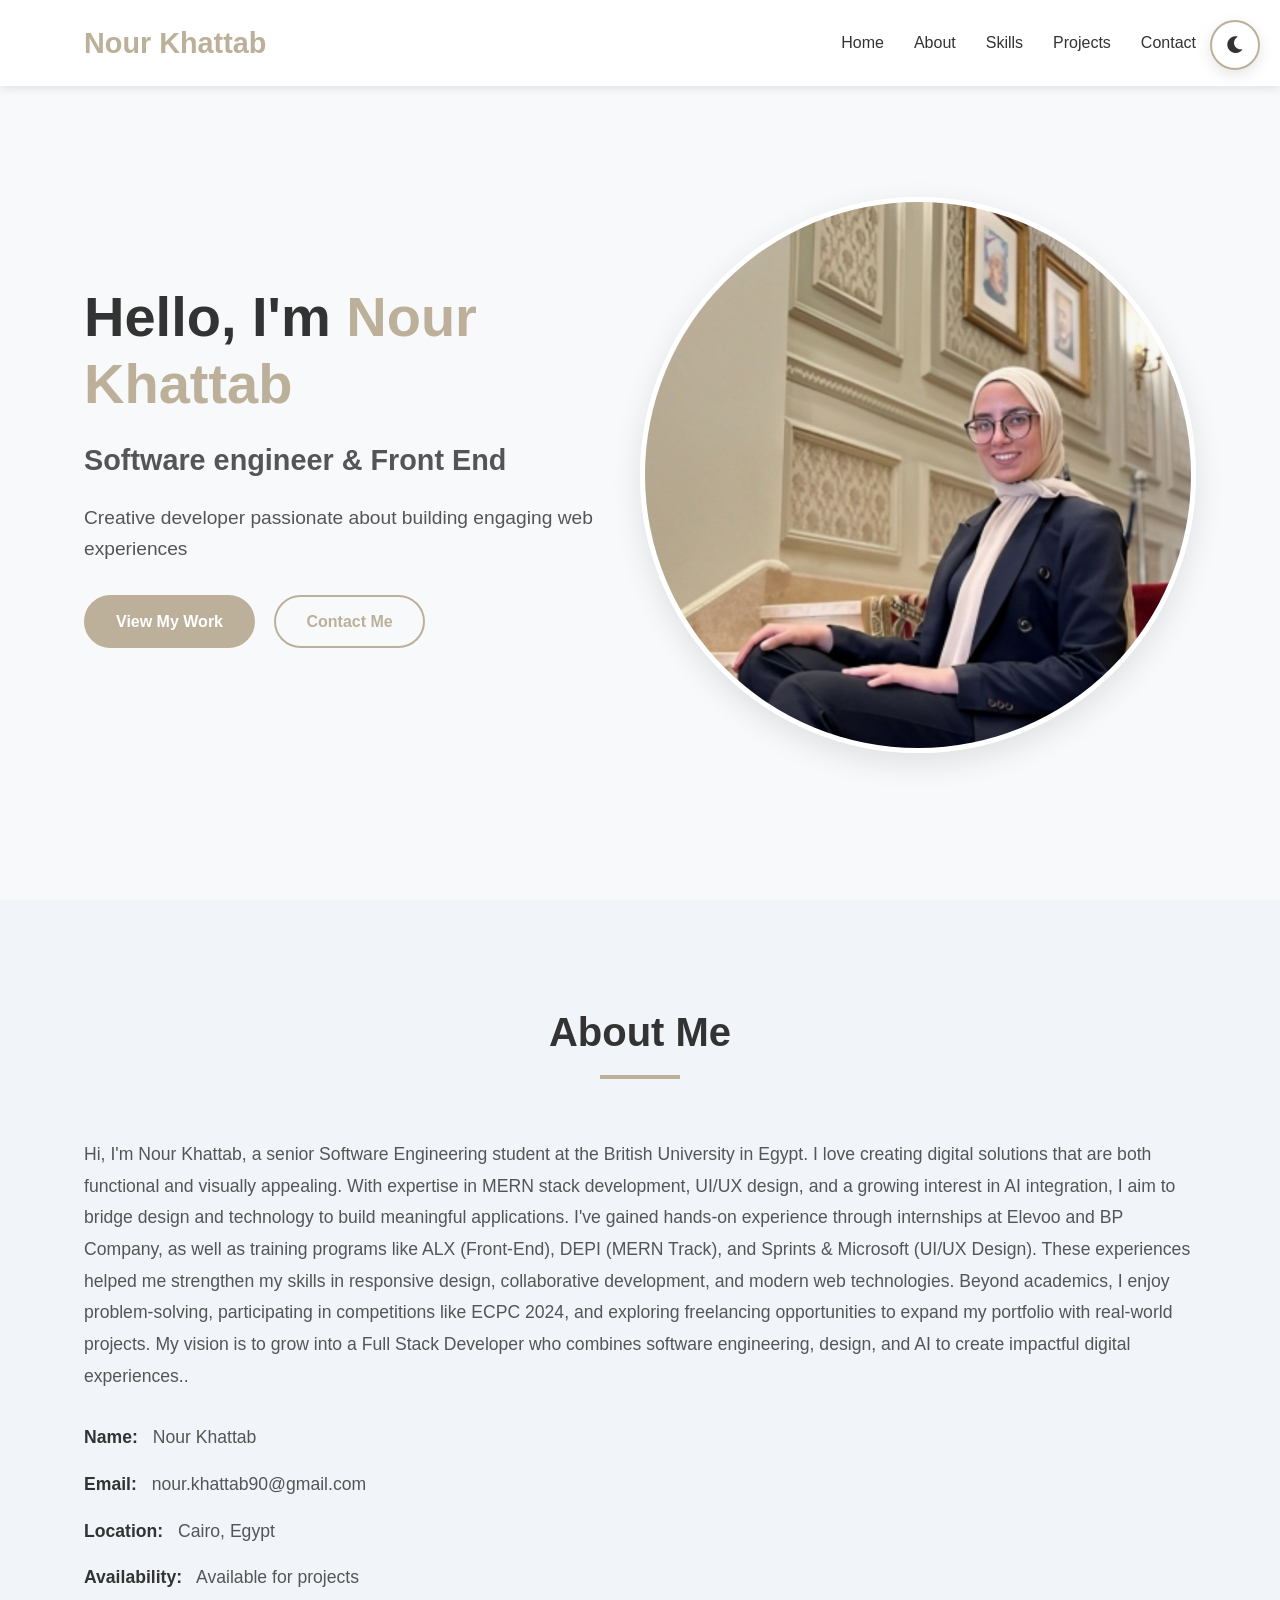
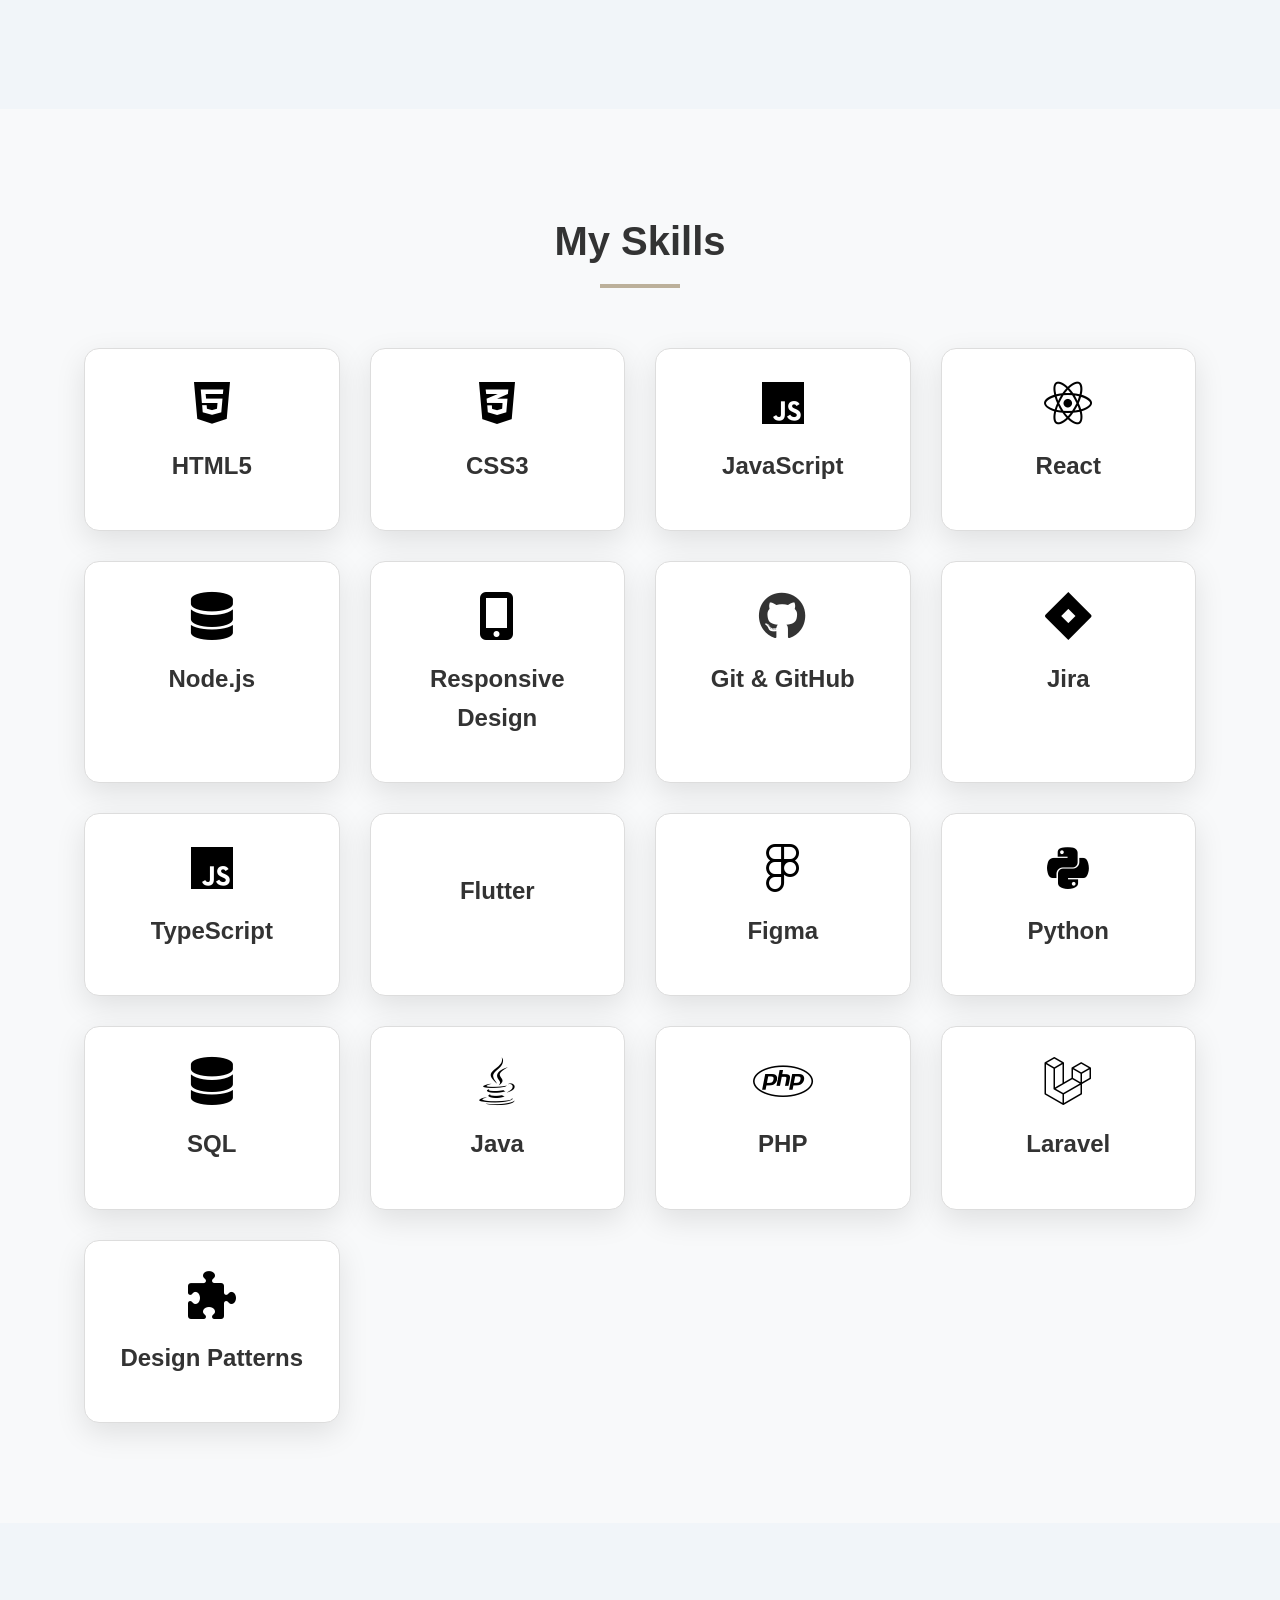
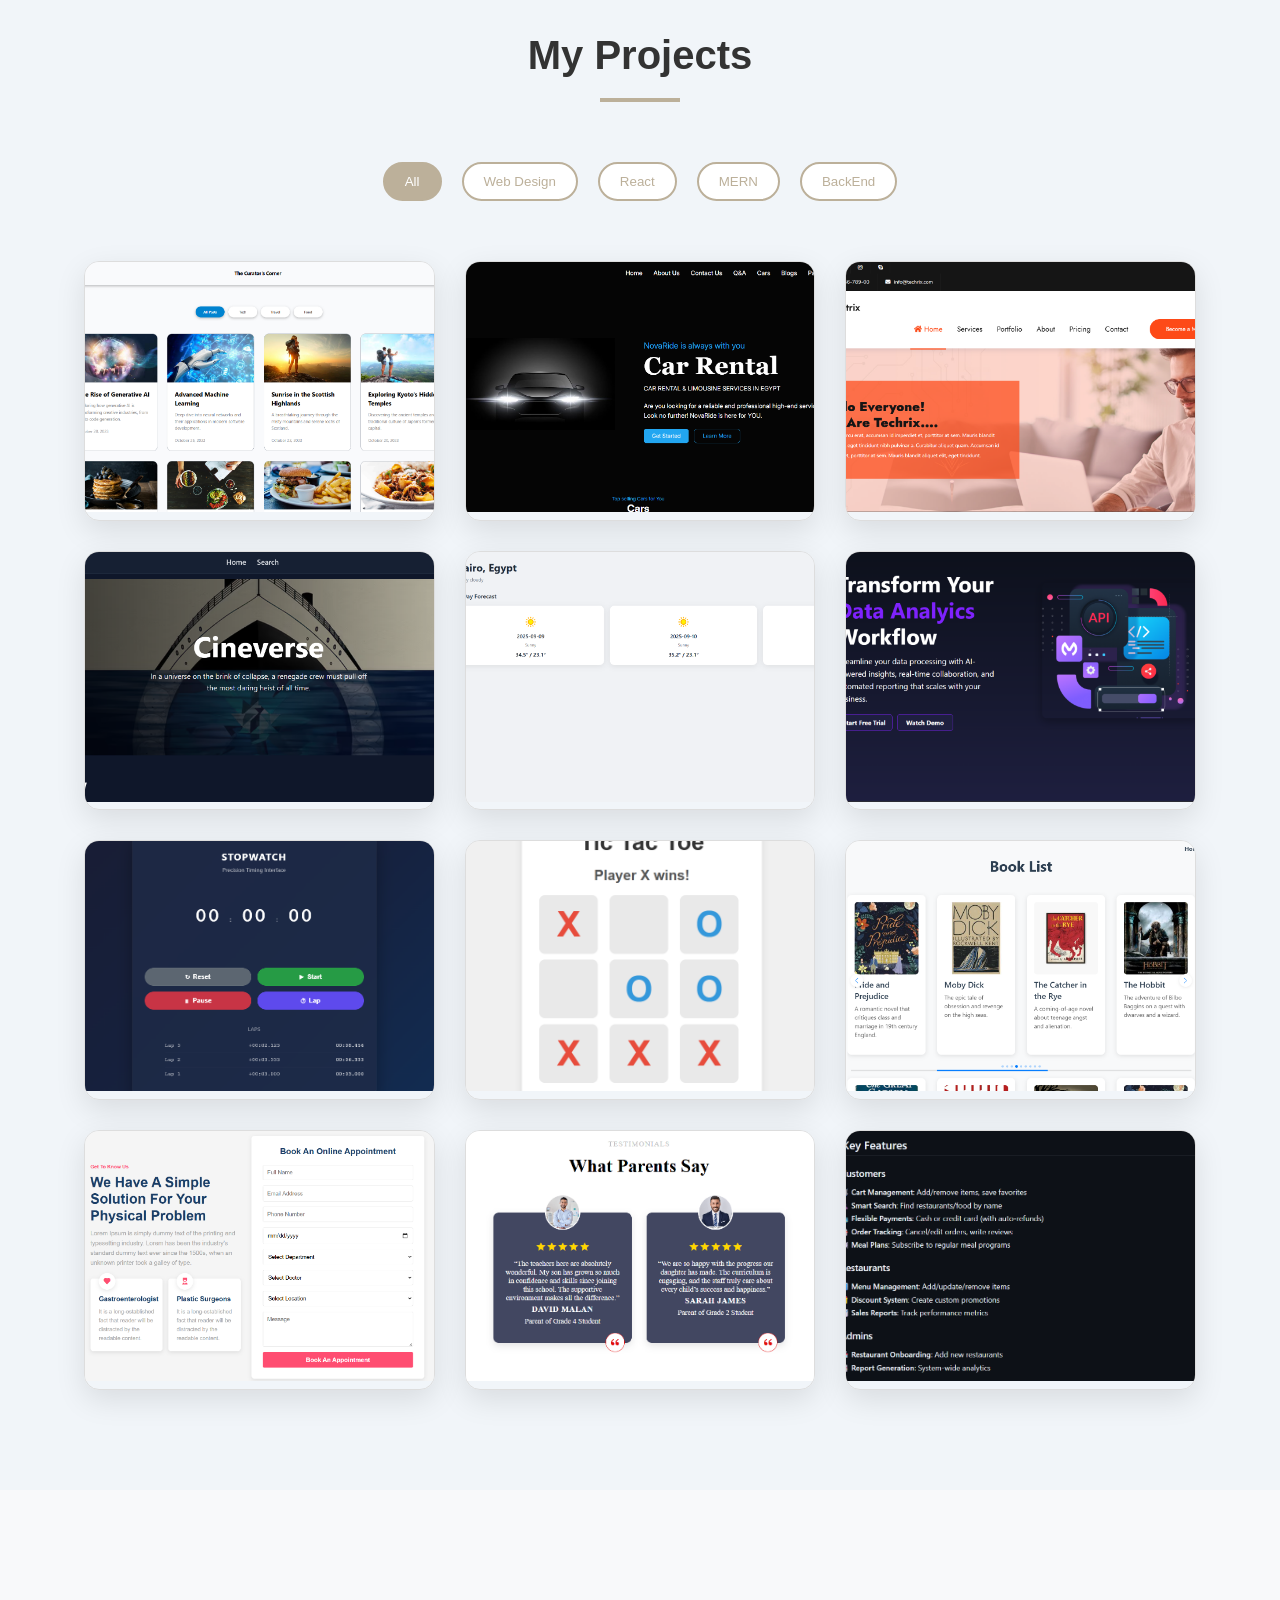
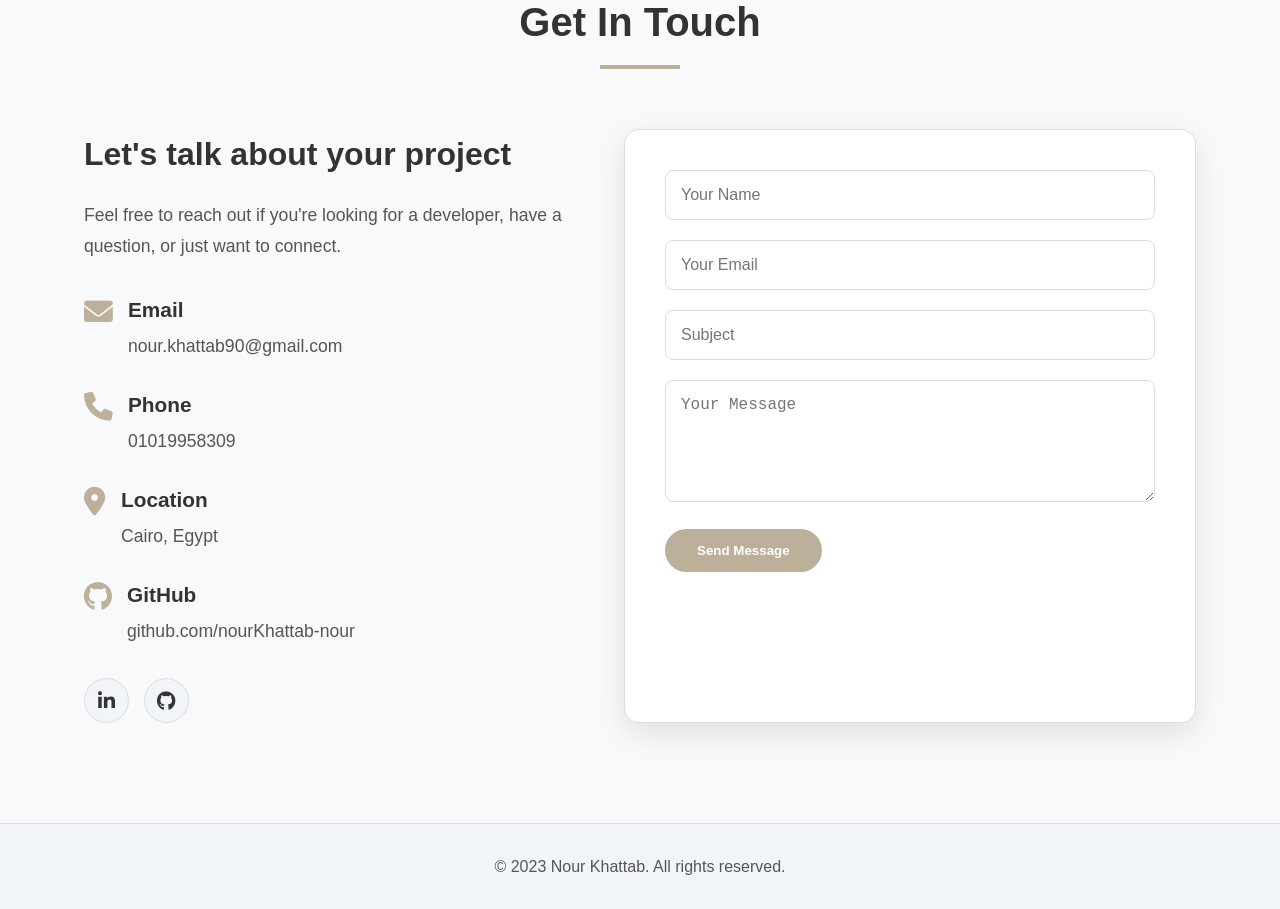
==== index.html @ 2b9ed1b8 "Add files via upload" ====
<!DOCTYPE html>
<html lang="en">
  <head>
    <meta charset="UTF-8" />
    <meta name="viewport" content="width=device-width, initial-scale=1.0" />
    <title>My Portfolio</title>
    <link rel="stylesheet" href="styles.css" />
    <link
      rel="stylesheet"
      href="https://cdnjs.cloudflare.com/ajax/libs/font-awesome/6.0.0/css/all.min.css"
    />
  </head>
  <body>
    <!-- Theme Toggle Button -->
    <button id="theme-toggle" class="theme-toggle">
      <i class="fas fa-moon"></i>
    </button>

    <!-- Navigation -->
    <nav id="navbar">
      <div class="container">
        <div class="nav-content">
          <div class="logo">
            <h2>Nour Khattab</h2>
          </div>
          <ul class="nav-links">
            <li><a href="#home">Home</a></li>
            <li><a href="#about">About</a></li>
            <li><a href="#skills">Skills</a></li>
            <li><a href="#projects">Projects</a></li>
            <li><a href="#contact">Contact</a></li>
          </ul>
          <div class="burger">
            <div class="line1"></div>
            <div class="line2"></div>
            <div class="line3"></div>
          </div>
        </div>
      </div>
    </nav>

    <!-- Hero Section -->
    <section id="home" class="hero">
      <div class="container-hero">
        <div class="hero-content">
          <h1>Hello, I'm <span class="highlight">Nour Khattab</span></h1>
          <h3>Software engineer & Front End</h3>
          <p>
            Creative developer passionate about building engaging web
            experiences
          </p>
          <div class="cta-buttons">
            <a href="#projects" class="btn-primary">View My Work</a>
            <a href="#contact" class="btn-secondary">Contact Me</a>
          </div>
        </div>
        <div class="hero-image">
          <img src="/assets/profileImage.jpg" alt="Profile Image" />
        </div>
      </div>
    </section>

    <!-- About Section -->
    <section id="about" class="about">
      <div class="container">
        <h2 class="section-title">About Me</h2>
        <div class="about-content">
          <div class="about-text">
            <p>
              Hi, I'm Nour Khattab, a senior Software Engineering student at the
              British University in Egypt. I love creating digital solutions
              that are both functional and visually appealing. With expertise in
              MERN stack development, UI/UX design, and a growing interest in AI
              integration, I aim to bridge design and technology to build
              meaningful applications. I've gained hands-on experience through
              internships at Elevoo and BP Company, as well as training programs
              like ALX (Front-End), DEPI (MERN Track), and Sprints & Microsoft
              (UI/UX Design). These experiences helped me strengthen my skills
              in responsive design, collaborative development, and modern web
              technologies. Beyond academics, I enjoy problem-solving,
              participating in competitions like ECPC 2024, and exploring
              freelancing opportunities to expand my portfolio with real-world
              projects. My vision is to grow into a Full Stack Developer who
              combines software engineering, design, and AI to create impactful
              digital experiences..
            </p>

            <div class="info">
              <div class="info-item"><strong>Name:</strong> Nour Khattab</div>
              <div class="info-item">
                <strong>Email:</strong> nour.khattab90@gmail.com
              </div>
              <div class="info-item">
                <strong>Location:</strong> Cairo, Egypt
              </div>
              <div class="info-item">
                <strong>Availability:</strong> Available for projects
              </div>
            </div>
          </div>
        </div>
      </div>
    </section>

    <!-- Skills Section -->
    <section id="skills" class="skills">
      <div class="container">
        <h2 class="section-title">My Skills</h2>
        <div class="skills-container">
          <div class="skill-card">
            <i class="fab fa-html5"></i>
            <h3>HTML5</h3>
          </div>
          <div class="skill-card">
            <i class="fab fa-css3-alt"></i>
            <h3>CSS3</h3>
          </div>
          <div class="skill-card">
            <i class="fab fa-js"></i>
            <h3>JavaScript</h3>
          </div>
          <div class="skill-card">
            <i class="fab fa-react"></i>
            <h3>React</h3>
          </div>
          <div class="skill-card">
            <i class="fas fa-database"></i>
            <h3>Node.js</h3>
          </div>
          <div class="skill-card">
            <i class="fas fa-mobile-alt"></i>
            <h3>Responsive Design</h3>
          </div>
          <div class="skill-card">
            <i class="fab fa-github"></i>
            <h3>Git & GitHub</h3>
          </div>
          <div class="skill-card">
            <i class="fab fa-jira"></i>
            <h3>Jira</h3>
          </div>
          <div class="skill-card">
            <i class="fab fa-js"></i>
            <h3>TypeScript</h3>
          </div>
          <div class="skill-card">
            <i class="fab fa-flutter"></i>
            <h3>Flutter</h3>
          </div>
          <div class="skill-card">
            <i class="fab fa-figma"></i>
            <h3>Figma</h3>
          </div>
          <div class="skill-card">
            <i class="fab fa-python"></i>
            <h3>Python</h3>
          </div>
          <div class="skill-card">
            <i class="fas fa-database"></i>
            <h3>SQL</h3>
          </div>
          <div class="skill-card">
            <i class="fab fa-java"></i>
            <h3>Java</h3>
            
          </div>
          <!-- New skills added -->
          <div class="skill-card">
            <i class="fab fa-php"></i>
            <h3>PHP</h3>
          </div>
          <div class="skill-card">
            <i class="fab fa-laravel"></i>
            <h3>Laravel</h3>
          </div>
          <div class="skill-card">
            <i class="fas fa-puzzle-piece"></i>
            <h3>Design Patterns</h3>
            </div>
          </div>
        </div>
      </div>
    </section>

    <!-- Projects Section -->
    <section id="projects" class="projects">
      <div class="container">
        <h2 class="section-title">My Projects</h2>
        <div class="filter-buttons">
          <button class="filter-btn active" data-filter="all">All</button>
          <button class="filter-btn" data-filter="web">Web Design</button>
          <button class="filter-btn" data-filter="react">React</button>
          <button class="filter-btn" data-filter="mern">MERN</button>
          <button class="filter-btn" data-filter="backend">BackEnd</button>
        </div>
        <div class="projects-grid">
          <div class="project-item" data-category="react">
            <img src="/assets/The Curator's Corner website.png" alt="Project 1" />
            <div class="project-overlay">
              <h3>The Curator's Corner website</h3>
              <p>HTML, CSS, JavaScript, React and Nodejs</p>
              <div class="project-links">
                <a href="https://nourkhattab-nour.github.io/The-Curator-s-Corner-Website/" target="_blank" class="btn-primary"
                  ><i class="fas fa-eye"></i> Live Demo</a
                >
                <a href="https://github.com/nourKhattab-nour/The-Curator-s-Corner-Website" target="_blank" class="btn-github"
                  ><i class="fab fa-github"></i> GitHub</a
                >
              </div>
            </div>
          </div>
           <div class="project-item" data-category="mern">
            <img src="/assets/Car rental website.png" alt="Project 1" />
            <div class="project-overlay">
              <h3>Car rental website</h3>
              <p>HTML, CSS, JavaScript, React and Nodejs</p>
              <div class="project-links">
                <a href="https://nourkhattab-nour.github.io/Car-Rental-Website/" target="_blank" class="btn-primary"
                  ><i class="fas fa-eye"></i> Live Demo</a
                >
                <a href="https://github.com/nourKhattab-nour/Car-Rental-Website" target="_blank" class="btn-github"
                  ><i class="fab fa-github"></i> GitHub</a
                >
              </div>
            </div>
          </div>
          <div class="project-item" data-category="web">
            <img src="/assets/It solutions website.png" alt="Project 1" />
            <div class="project-overlay">
              <h3>Techrix | it solution website</h3>
              <p>HTML, CSS, JavaScript, Bootstrap</p>
              <div class="project-links">
                <a href="https://nourkhattab-nour.github.io/Techrix-it-solution-website/" target="_blank" class="btn-primary"
                  ><i class="fas fa-eye"></i> Live Demo</a
                >
                <a href="https://github.com/nourKhattab-nour/Techrix-it-solution-website" target="_blank" class="btn-github"
                  ><i class="fab fa-github"></i> GitHub</a
                >
              </div>
            </div>
          </div>
          <div class="project-item" data-category="web">
            <img src="/assets/Cinema Website.png" alt="Project 2" />
            <div class="project-overlay">
              <h3>Cinema Database Website</h3>
              <p>React, JavaScript,HTML, CSS, API</p>
              <div class="project-links">
                <a href="https://nourkhattab-nour.github.io/ALX_graduation_project/" target="_blank" class="btn-primary"
                  ><i class="fas fa-eye"></i> Live Demo</a
                >
                <a href="https://github.com/nourKhattab-nour/ALX_graduation_project" target="_blank" class="btn-github"
                  ><i class="fab fa-github"></i> GitHub</a
                >
              </div>
            </div>
          </div>
          <div class="project-item" data-category="react">
            <img src="/assets/Weather Website.png" alt="Project 3" />
            <div class="project-overlay">
              <h3>Weather Website</h3>
              <p>React, HTML, CSS, JavaScript, API</p>
              <div class="project-links">
                <a href="https://nourkhattab-nour.github.io/Weather_Website/" target="_blank" class="btn-primary"
                  ><i class="fas fa-eye"></i> Live Demo</a
                >
                <a href="https://github.com/nourKhattab-nour/Weather_Website" target="_blank" class="btn-github"
                  ><i class="fab fa-github"></i> GitHub</a
                >
              </div>
            </div>
          </div>
          <div class="project-item" data-category="web">
            <img src="/assets/TaskFlowImage Website.png" alt="Project 4" />
            <div class="project-overlay">
              <h3>Tech Website</h3>
              <p>HTML, CSS, JavaScript</p>
              <div class="project-links">
                <a href="https://nourkhattab-nour.github.io/Tech_website/" target="_blank" class="btn-primary"
                  ><i class="fas fa-eye"></i> Live Demo</a
                >
                <a href="https://github.com/nourKhattab-nour/Tech_website" target="_blank" class="btn-github"
                  ><i class="fab fa-github"></i> GitHub</a
                >
              </div>
            </div>
          </div>
          <div class="project-item" data-category="web">
            <img src="/assets/StopWatch.png" alt="Project 5" />
            <div class="project-overlay">
              <h3>Stop Watch</h3>
              <p>HTML, CSS, JavaScript</p>
              <div class="project-links">
                <a href="https://nourkhattab-nour.github.io/stopWatch-website/" target="_blank" class="btn-primary"
                  ><i class="fas fa-eye"></i> Live Demo</a
                >
                <a href="https://github.com/nourKhattab-nour/stopWatch-website" target="_blank" class="btn-github"
                  ><i class="fab fa-github"></i> GitHub</a
                >
              </div>
            </div>
          </div>
          <div class="project-item" data-category="web">
            <img src="/assets/XO.png" alt="Project 6" />
            <div class="project-overlay">
              <h3>XO Game</h3>
              <p>HTML, CSS, JavaScript</p>
              <div class="project-links">
                <a href="https://nourkhattab-nour.github.io/XO-Game-/" target="_blank" class="btn-primary"
                  ><i class="fas fa-eye"></i> Live Demo</a
                >
                <a href="https://github.com/nourKhattab-nour/XO-Game-" target="_blank" class="btn-github"
                  ><i class="fab fa-github"></i> GitHub</a
                >
              </div>
            </div>
          </div>
          <div class="project-item" data-category="react">
            <img src="/assets/Mini Book Store.png" alt="Project 6" />
            <div class="project-overlay">
              <h3>Mini Book Website</h3>
              <p>HTML, CSS, JavaScript, React,Swipe.js</p>
              <div class="project-links">
                <a href="https://nourkhattab-nour.github.io/Library_website/" target="_blank" class="btn-primary"
                  ><i class="fas fa-eye"></i> Live Demo</a
                >
                <a href="https://github.com/nourKhattab-nour/Library_website" target="_blank" class="btn-github"
                  ><i class="fab fa-github"></i> GitHub</a
                >
              </div>
            </div>
          </div>
          <div class="project-item" data-category="web">
            <img src="/assets/Contact Us.png" alt="Project 6" />
            <div class="project-overlay">
              <h3>Contact Us Page</h3>
              <p>HTML, CSS, JavaScript</p>
              <div class="project-links">
                <a href="https://nourkhattab-nour.github.io/Contact-Us-Page/" target="_blank" class="btn-primary"
                  ><i class="fas fa-eye"></i> Live Demo</a
                >
                <a href="https://github.com/nourKhattab-nour/Contact-Us-Page" target="_blank" class="btn-github"
                  ><i class="fab fa-github"></i> GitHub</a
                >
              </div>
            </div>
          </div>
           <div class="project-item" data-category="web">
            <img src="/assets/testimonials-section.png" alt="Project 6" />
            <div class="project-overlay">
              <h3>testimonials-section</h3>
              <p>HTML, CSS</p>
              <div class="project-links">
                <a href="https://nourkhattab-nour.github.io/testimonials-section/" target="_blank" class="btn-primary"
                  ><i class="fas fa-eye"></i> Live Demo</a
                >
                <a href="https://github.com/nourKhattab-nour/testimonials-section" target="_blank" class="btn-github"
                  ><i class="fab fa-github"></i> GitHub</a
                >
              </div>
            </div>
          </div>
          <div class="project-item" data-category="backend">
            <img src="/assets/backend.png" alt="Project 6" />
            <div class="project-overlay">
              <h3>testimonials-section</h3>
              <p>HTML, CSS</p>
              <div class="project-links">
                <a href="https://github.com/nourKhattab-nour/Food-Ordering-System" target="_blank" class="btn-github"
                  ><i class="fab fa-github"></i> GitHub</a
                >
              </div>
            </div>
          </div>
        </div>
      </div>
    </section>

    <!-- Contact Section -->
    <!-- Contact Section -->
<section id="contact" class="contact">
  <div class="container">
    <h2 class="section-title">Get In Touch</h2>
    <div class="contact-content">
      
      <!-- Contact Info -->
      <div class="contact-info">
        <h3>Let's talk about your project</h3>
        <p>
          Feel free to reach out if you're looking for a developer, have a
          question, or just want to connect.
        </p>

        <div class="contact-methods">
          <div class="contact-method">
            <i class="fas fa-envelope"></i>
            <div>
              <h4>Email</h4>
              <p>nour.khattab90@gmail.com</p>
            </div>
          </div>
          <div class="contact-method">
            <i class="fas fa-phone"></i>
            <div>
              <h4>Phone</h4>
              <p>01019958309</p>
            </div>
          </div>
          <div class="contact-method">
            <i class="fas fa-map-marker-alt"></i>
            <div>
              <h4>Location</h4>
              <p>Cairo, Egypt</p>
            </div>
          </div>
          <div class="contact-method">
            <i class="fab fa-github"></i>
            <div>
              <h4>GitHub</h4>
              <p>github.com/nourKhattab-nour</p>
            </div>
          </div>
        </div>

        <div class="social-links">
          <a href="https://www.linkedin.com/in/nour-n-khattab/" target="_blank"><i class="fab fa-linkedin-in"></i></a>
          <a href="https://github.com/nourKhattab-nour" target="_blank"><i class="fab fa-github"></i></a>
        </div>
      </div>

      <!-- Contact Form (Formspree Integrated) -->
      <div class="contact-form">
        <form id="contactForm" action="https://formspree.io/f/xeoldnzl" method="POST">
          <div class="form-group">
            <input type="text" name="name" placeholder="Your Name" required />
          </div>
          <div class="form-group">
            <input type="email" name="email" placeholder="Your Email" required />
          </div>
          <div class="form-group">
            <input type="text" name="subject" placeholder="Subject" required />
          </div>
          <div class="form-group">
            <textarea name="message" rows="5" placeholder="Your Message" required></textarea>
          </div>
          <button type="submit" class="btn-primary">Send Message</button>
        </form>

        <!-- Success message -->
        <p id="formStatus" style="margin-top:15px; color:green; display:none;">
          ✅ Message Sent Successfully!
        </p>
      </div>

    </div>
  </div>
</section>


    <!-- Footer -->
    <footer>
      <div class="container">
        <p>&copy; 2023 Nour Khattab. All rights reserved.</p>
      </div>
    </footer>

    <script src="script.js"></script>
  </body>
</html>
---- styles.css ----
/* Reset and Base Styles */
* {
  margin: 0;
  padding: 0;
  box-sizing: border-box;
  scroll-behavior: smooth;
}

body {
  font-family: "Segoe UI", Tahoma, Geneva, Verdana, sans-serif;
  line-height: 1.6;
  color: #333;
  background-color: #f8f9fa;
  transition: background-color 0.3s ease, color 0.3s ease;
}

/* Light and Dark Theme Variables */
:root {
  /* Light Theme */
  --bg-color: #f8f9fa;
  --text-color: #333;
  --text-secondary: #555;
  --primary-color: #bcb09a;
  --primary-light: #e7bc6e;
  --secondary-color: #6c757d;
  --card-bg: #ffffff;
  --section-bg: #f1f5f9;
  --shadow: 0 10px 30px rgba(0, 0, 0, 0.1);
  --shadow-sm: 0 5px 15px rgba(0, 0, 0, 0.1);
  --border-color: #ddd;
  --highlight-bg: rgba(0, 119, 255, 0.2);
}

[data-theme="dark"] {
  /* Dark Theme */
  --bg-color: #121212;
  --text-color: #e0e0e0;
  --text-secondary: #bbbbbb;
  --primary-color: #bcb09a;
  --primary-light: #e7bc6e;
  --secondary-color: #adb5bd;
  --card-bg: #1e1e1e;
  --section-bg: #1a1a1a;
  --shadow: 0 10px 30px rgba(0, 0, 0, 0.3);
  --shadow-sm: 0 5px 15px rgba(0, 0, 0, 0.2);
  --border-color: #333;
  --highlight-bg: rgba(77, 144, 255, 0.2);
}

/* Apply theme variables */
body {
  background-color: var(--bg-color);
  color: var(--text-color);
}

.container-hero {
  width: 90%;
  max-width: 1200px;
  margin: 0 auto;
  padding: 0 20px;
  display: flex;
}
.container {
  width: 90%;
  max-width: 1200px;
  margin: 0 auto;
  padding: 0 20px;
}

img {
  max-width: 100%;
  height: auto;
}

a {
  text-decoration: none;
  color: var(--text-color);
  transition: all 0.3s ease;
}

a:hover {
  color: var(--primary-color);
}

/* Theme Toggle Button */
.theme-toggle {
  position: fixed;
  top: 20px;
  right: 20px;
  width: 50px;
  height: 50px;
  border-radius: 50%;
  background-color: var(--card-bg);
  color: var(--text-color);
  border: 2px solid var(--primary-color);
  cursor: pointer;
  z-index: 1001;
  display: flex;
  align-items: center;
  justify-content: center;
  font-size: 1.2rem;
  box-shadow: var(--shadow-sm);
  transition: all 0.3s ease;
}

.theme-toggle:hover {
  transform: rotate(30deg);
  background-color: var(--primary-color);
  color: white;
}

.theme-toggle i {
  transition: transform 0.3s ease;
}

/* Buttons */
.btn-primary,
.btn-secondary,
.btn-github {
  display: inline-block;
  padding: 12px 30px;
  border-radius: 50px;
  font-weight: 600;
  cursor: pointer;
  transition: all 0.3s ease;
}

.btn-primary {
  background-color: var(--primary-color);
  color: white;
  border: 2px solid var(--primary-color);
}

.btn-primary:hover {
  background-color: transparent;
  color: var(--primary-color);
}

.btn-secondary {
  background-color: transparent;
  color: var(--primary-color);
  border: 2px solid var(--primary-color);
  margin-left: 15px;
}

.btn-secondary:hover {
  background-color: var(--primary-color);
  color: white;
}

/* GitHub Button */
.btn-github {
  background-color: #333;
  color: white;
  border: 2px solid #555;
  margin-left: 10px;
}

.btn-github:hover {
  background-color: #555;
  border-color: #777;
}

.btn-github i {
  margin-right: 8px;
}

.section-title {
  text-align: center;
  font-size: 2.5rem;
  margin-bottom: 60px;
  position: relative;
  padding-bottom: 15px;
  color: var(--text-color);
}

.section-title::after {
  content: "";
  position: absolute;
  bottom: 0;
  left: 50%;
  transform: translateX(-50%);
  width: 80px;
  height: 4px;
  background-color: var(--primary-color);
}

/* Navigation */
#navbar {
  position: fixed;
  top: 0;
  left: 0;
  width: 100%;
  background-color: var(--card-bg);
  box-shadow: 0 2px 10px rgba(0, 0, 0, 0.1);
  z-index: 1000;
  transition: all 0.3s ease;
}

#navbar.scrolled {
  padding: 10px 0;
  background-color: rgba(var(--card-bg-rgb), 0.95);
}

.nav-content {
  display: flex;
  justify-content: space-between;
  align-items: center;
  padding: 20px 0;
}

.logo h2 {
  color: var(--primary-color);
  font-size: 1.8rem;
}

.nav-links {
  display: flex;
  list-style: none;
}

.nav-links li {
  margin-left: 30px;
}

.nav-links a {
  color: var(--text-color);
  font-weight: 500;
  position: relative;
}

.nav-links a::after {
  content: "";
  position: absolute;
  bottom: -5px;
  left: 0;
  width: 0;
  height: 2px;
  background-color: var(--primary-color);
  transition: width 0.3s ease;
}

.nav-links a:hover {
  color: var(--primary-color);
}

.nav-links a:hover::after {
  width: 100%;
}

.burger {
  display: none;
  cursor: pointer;
}

.burger div {
  width: 25px;
  height: 3px;
  background-color: var(--text-color);
  margin: 5px;
  transition: all 0.3s ease;
}

/* Hero Section */
.hero {
  padding: 150px 0 100px;
  min-height: 100vh;
  display: flex;
  align-items: center;
  background-color: var(--bg-color);
}

.hero-content {
  flex: 1;
  animation: fadeInLeft 1s ease;
  margin-top: 86px;
}

.hero-content h1 {
  font-size: 3.5rem;
  margin-bottom: 20px;
  line-height: 1.2;
  color: var(--text-color);
}

.highlight {
  color: var(--primary-color);
  position: relative;
}

.highlight::after {
  content: "";
  position: absolute;
  bottom: 10px;
  left: 0;
  width: 100%;
  height: 10px;
  background-color: var(--highlight-bg);
  z-index: -1;
}

.hero-content h3 {
  font-size: 1.8rem;
  margin-bottom: 20px;
  color: var(--text-secondary);
}

.hero-content p {
  font-size: 1.2rem;
  margin-bottom: 30px;
  color: var(--text-secondary);
  max-width: 600px;
}

.cta-buttons {
  margin-top: 30px;
}

.hero-image {
  flex: 1;
  display: flex;
  justify-content: center;
  animation: fadeInRight 1s ease;
}

.hero-image img {
  border-radius: 321px;
  box-shadow: var(--shadow);
  border: 5px solid var(--card-bg);
}

/* About Section */
.about {
  padding: 100px 0;
  background-color: var(--section-bg);
}

.about-content {
  display: flex;
  align-items: center;
  gap: 50px;
}

.about-text {
  flex: 1;
  font-size: 1.1rem;
  color: var(--text-secondary);
  line-height: 1.8;
}

.about-text p {
  margin-bottom: 20px;
}

.info {
  margin-top: 30px;
}

.info-item {
  margin-bottom: 15px;
  font-size: 1.1rem;
}

.info-item strong {
  color: var(--text-color);
  margin-right: 10px;
}

.about-image {
  flex: 1;
  border-radius: 20px;
  overflow: hidden;
  box-shadow: var(--shadow);
}

/* Skills Section */
.skills {
  padding: 100px 0;
}

.skills-container {
  display: grid;
  grid-template-columns: repeat(auto-fill, minmax(250px, 1fr));
  gap: 30px;
  margin-top: 50px;
}

.skill-card {
  background-color: var(--card-bg);
  padding: 30px;
  border-radius: 15px;
  text-align: center;
  box-shadow: var(--shadow);
  transition: transform 0.3s ease;
  border: 1px solid var(--border-color);
}

.skill-card:hover {
  transform: translateY(-10px);
}

.skill-card i {
  font-size: 3rem;
  margin-bottom: 20px;
  color: var(--primary-color);
}

.skill-card h3 {
  font-size: 1.5rem;
  margin-bottom: 15px;
  color: var(--text-color);
}

/* Additional skill icons */
.skill-card .fab.fa-github {
  color: #333;
}

.skill-card .fab.fa-jira {
  color: black;
}

.skill-card .fab.fa-flutter {
  color: black;
}

.skill-card .fab.fa-python {
  color: black;
}

.skill-card .fab.fa-java {
  color: black;
}

.skill-card .fab.fa-php {
  color: black;
}

.skill-card .fab.fa-laravel {
  color: black;
}

.skill-card .fas.fa-puzzle-piece {
  color: black;
}

.skill-card .fab{
color: black;
}
.skill-card .fas{
color: black;
}
/* Progress bars for all skills */
.progress-bar {
  width: 100%;
  height: 10px;
  background-color: #e0e0e0;
  border-radius: 10px;
  overflow: hidden;
  margin-top: 10px;
  border: 1px solid var(--border-color);
}

.progress {
  height: 100%;
  background-color: var(--primary-color);
  border-radius: 10px;
  width: 0;
  transition: width 2s ease-in-out;
  display: flex;
  align-items: center;
  justify-content: center;
  font-size: 0.7rem;
  color: white;
  font-weight: bold;
}

/* Projects Section */
.projects {
  padding: 100px 0;
  background-color: var(--section-bg);
}

.filter-buttons {
  display: flex;
  justify-content: center;
  margin-bottom: 50px;
  flex-wrap: wrap;
}

.filter-btn {
  padding: 10px 20px;
  margin: 0 10px 10px;
  background-color: var(--card-bg);
  border: 2px solid var(--primary-color);
  color: var(--primary-color);
  border-radius: 50px;
  cursor: pointer;
  font-weight: 500;
  transition: all 0.3s ease;
}

.filter-btn.active,
.filter-btn:hover {
  background-color: var(--primary-color);
  color: white;
}

.projects-grid {
  display: grid;
  grid-template-columns: repeat(auto-fill, minmax(350px, 1fr));
  gap: 30px;
}

.project-item {
  position: relative;
  border-radius: 15px;
  overflow: hidden;
  box-shadow: var(--shadow);
  opacity: 0;
  transform: translateY(30px);
  transition: all 0.5s ease;
  border: 1px solid var(--border-color);
}

.project-item.show {
  opacity: 1;
  transform: translateY(0);
}

.project-item img {
  width: 100%;
  height: 250px;
  object-fit: cover;
  transition: transform 0.5s ease;
}

.project-overlay {
  position: absolute;
  bottom: 0;
  left: 0;
  width: 100%;
  padding: 30px;
  background: linear-gradient(transparent, rgba(0, 0, 0, 0.9));
  color: white;
  transform: translateY(100%);
  transition: transform 0.5s ease;
}

.project-item:hover .project-overlay {
  transform: translateY(0);
}

.project-item:hover img {
  transform: scale(1.1);
}

.project-overlay h3 {
  font-size: 1.1rem;
  margin-bottom: 10px;
}

.project-overlay p {
  margin-bottom: 10px;
  opacity: 0.8;
}

.project-links {
  display: flex;
  flex-wrap: wrap;
  gap: 10px;
  margin-top: 10px;
}

.project-links a {
  color: white;
  font-size: 0.6rem;
  display: flex;
  align-items: center;
}

.project-links a i {
  margin-right: 5px;
}

/* Contact Section */
.contact {
  padding: 100px 0;
}

.contact-content {
  display: flex;
  gap: 50px;
}

.contact-info {
  flex: 1;
}

.contact-info h3 {
  font-size: 2rem;
  margin-bottom: 20px;
  color: var(--text-color);
}

.contact-info p {
  font-size: 1.1rem;
  color: var(--text-secondary);
  margin-bottom: 30px;
  line-height: 1.8;
}

.contact-methods {
  margin-top: 30px;
}

.contact-method {
  display: flex;
  align-items: flex-start;
  margin-bottom: 25px;
}

.contact-method i {
  font-size: 1.8rem;
  color: var(--primary-color);
  margin-right: 15px;
  margin-top: 5px;
}

.contact-method h4 {
  font-size: 1.3rem;
  margin-bottom: 5px;
  color: var(--text-color);
}

.contact-method p {
  color: var(--text-secondary);
  margin: 0;
}

.social-links {
  display: flex;
  margin-top: 30px;
}

.social-links a {
  display: flex;
  align-items: center;
  justify-content: center;
  width: 45px;
  height: 45px;
  border-radius: 50%;
  background-color: var(--section-bg);
  color: var(--text-color);
  margin-right: 15px;
  font-size: 1.2rem;
  transition: all 0.3s ease;
  border: 1px solid var(--border-color);
}

.social-links a:hover {
  background-color: var(--primary-color);
  color: white;
}

.contact-form {
  flex: 1;
  background-color: var(--card-bg);
  padding: 40px;
  border-radius: 15px;
  box-shadow: var(--shadow);
  border: 1px solid var(--border-color);
}

.form-group {
  margin-bottom: 20px;
}

.form-group input,
.form-group textarea {
  width: 100%;
  padding: 15px;
  border: 1px solid var(--border-color);
  border-radius: 8px;
  font-size: 1rem;
  transition: border-color 0.3s ease;
  background-color: var(--card-bg);
  color: var(--text-color);
}

.form-group input:focus,
.form-group textarea:focus {
  outline: none;
  border-color: var(--primary-color);
}

.form-group textarea {
  resize: vertical;
}

/* Footer */
footer {
  background-color: var(--section-bg);
  color: var(--text-secondary);
  text-align: center;
  padding: 30px 0;
  border-top: 1px solid var(--border-color);
}

/* Animations */
@keyframes fadeInLeft {
  from {
    opacity: 0;
    transform: translateX(-50px);
  }
  to {
    opacity: 1;
    transform: translateX(0);
  }
}

@keyframes fadeInRight {
  from {
    opacity: 0;
    transform: translateX(50px);
  }
  to {
    opacity: 1;
    transform: translateX(0);
  }
}

/* Success Message */
.success-message {
  position: fixed;
  top: 20px;
  right: 20px;
  background-color: #4caf50;
  color: white;
  padding: 15px 25px;
  border-radius: 8px;
  box-shadow: 0 4px 15px rgba(0, 0, 0, 0.2);
  z-index: 9999;
  transform: translateX(150%);
  transition: transform 0.5s ease;
}

.success-message.show {
  transform: translateX(0);
}

/* Responsive Design */
@media (max-width: 992px) {
  .hero-content h1 {
    font-size: 3rem;
  }

  .hero-content h3 {
    font-size: 1.6rem;
  }

  .about-content,
  .contact-content {
    flex-direction: column;
  }

  .about-image,
  .hero-image {
    margin-top: 40px;
  }

  .projects-grid {
    grid-template-columns: repeat(auto-fill, minmax(300px, 1fr));
  }

  .project-links {
    justify-content: center;
  }
}

@media (max-width: 768px) {
  .nav-links {
    position: absolute;
    right: 0;
    top: 70px;
    height: calc(100vh - 70px);
    background-color: var(--card-bg);
    width: 70%;
    flex-direction: column;
    align-items: center;
    justify-content: flex-start;
    padding-top: 50px;
    transform: translateX(100%);
    transition: transform 0.5s ease;
    box-shadow: -5px 0 15px rgba(0, 0, 0, 0.1);
  }

  .nav-links.active {
    transform: translateX(0);
  }

  .burger {
    display: block;
  }

  .burger.open .line1 {
    transform: rotate(-45deg) translate(-5px, 6px);
  }

  .burger.open .line2 {
    opacity: 0;
  }

  .burger.open .line3 {
    transform: rotate(45deg) translate(-5px, -6px);
  }

  .hero {
    flex-direction: column;
    text-align: center;
    padding-top: 120px;
  }

  .hero-content {
    margin-bottom: 40px;
  }

  .cta-buttons {
    justify-content: center;
    flex-direction: column;
    align-items: center;
  }

  .btn-secondary {
    margin-left: 0;
    margin-top: 15px;
  }

  .section-title {
    font-size: 2rem;
  }

  .contact-form {
    padding: 30px 20px;
  }

  .btn-github {
    margin-left: 0;
    margin-top: 10px;
  }

  .theme-toggle {
    top: 15px;
    right: 15px;
    width: 40px;
    height: 40px;
    font-size: 1rem;
  }
}

@media (max-width: 576px) {
  .hero-content h1 {
    font-size: 2.5rem;
  }

  .hero-content h3 {
    font-size: 1.4rem;
  }

  .projects-grid {
    grid-template-columns: 1fr;
  }

  .filter-buttons {
    flex-direction: column;
    align-items: center;
  }

  .filter-btn {
    margin: 5px 0;
  }
}
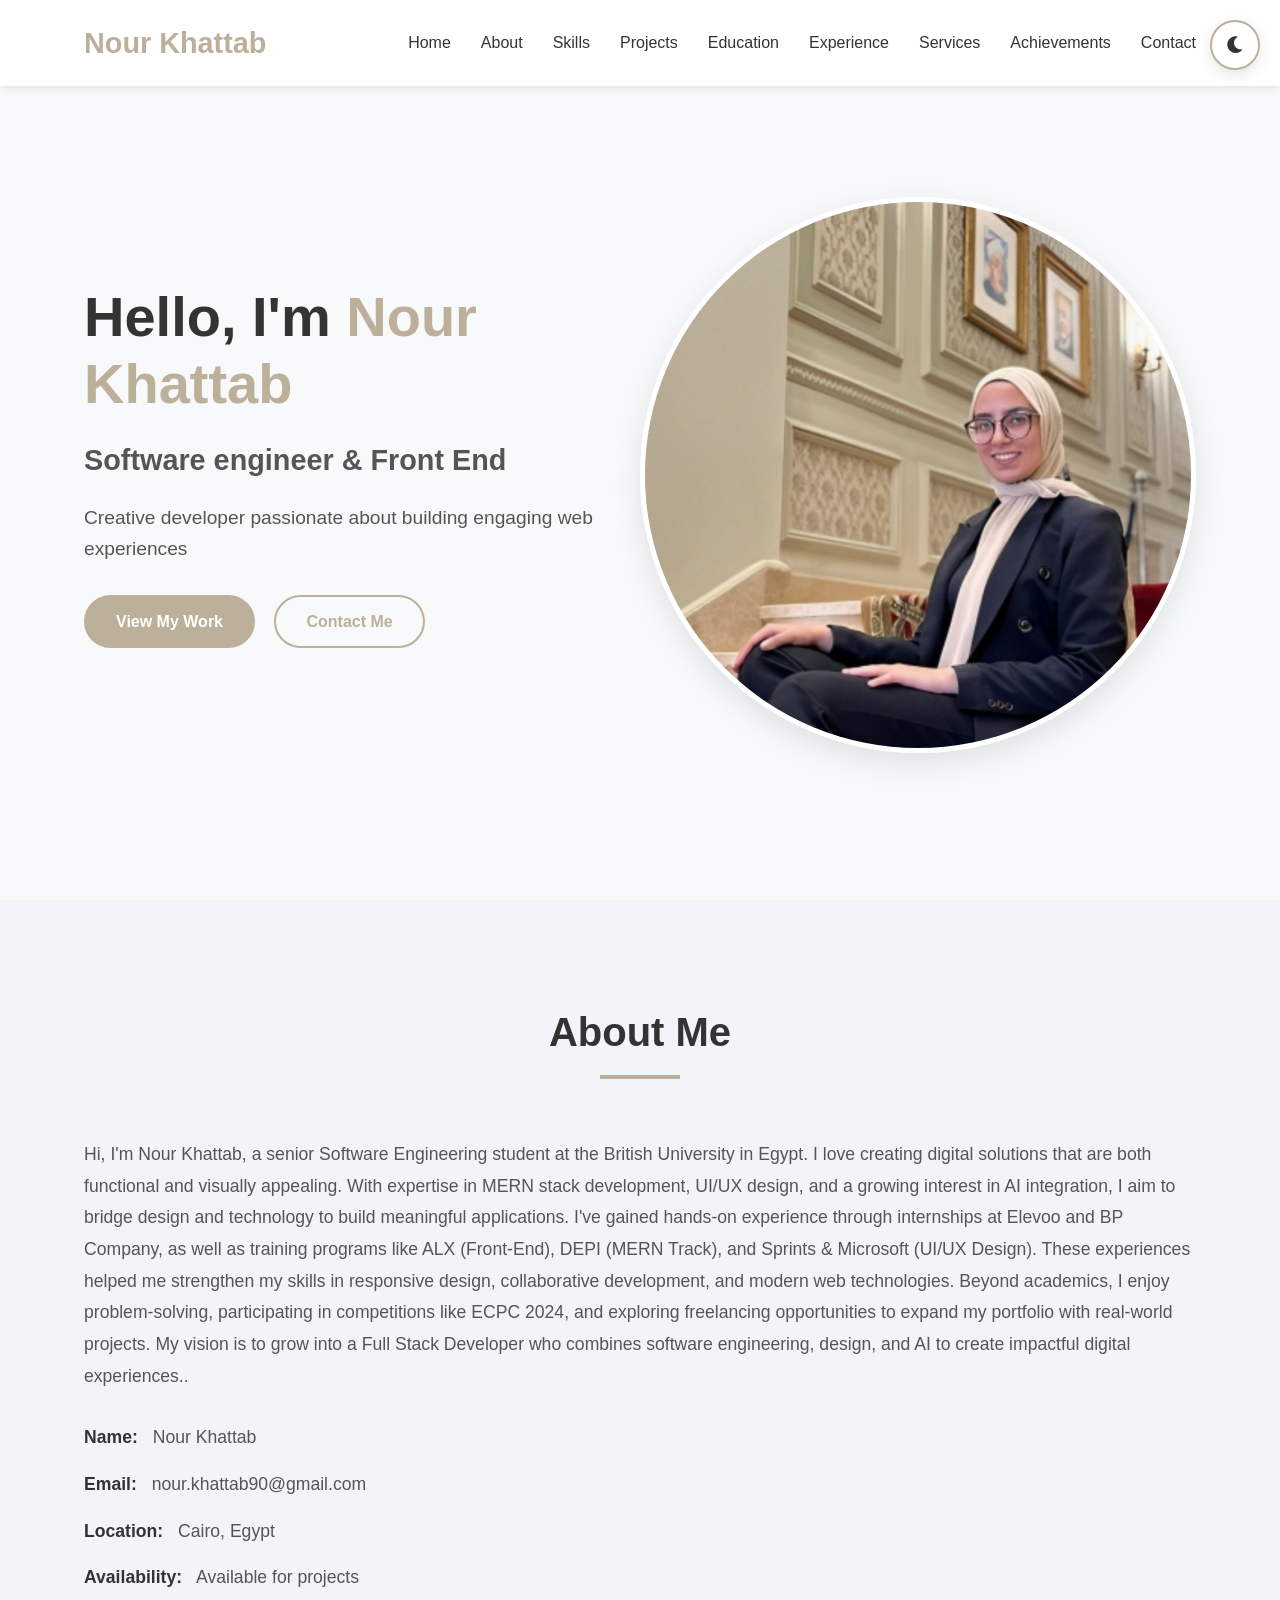
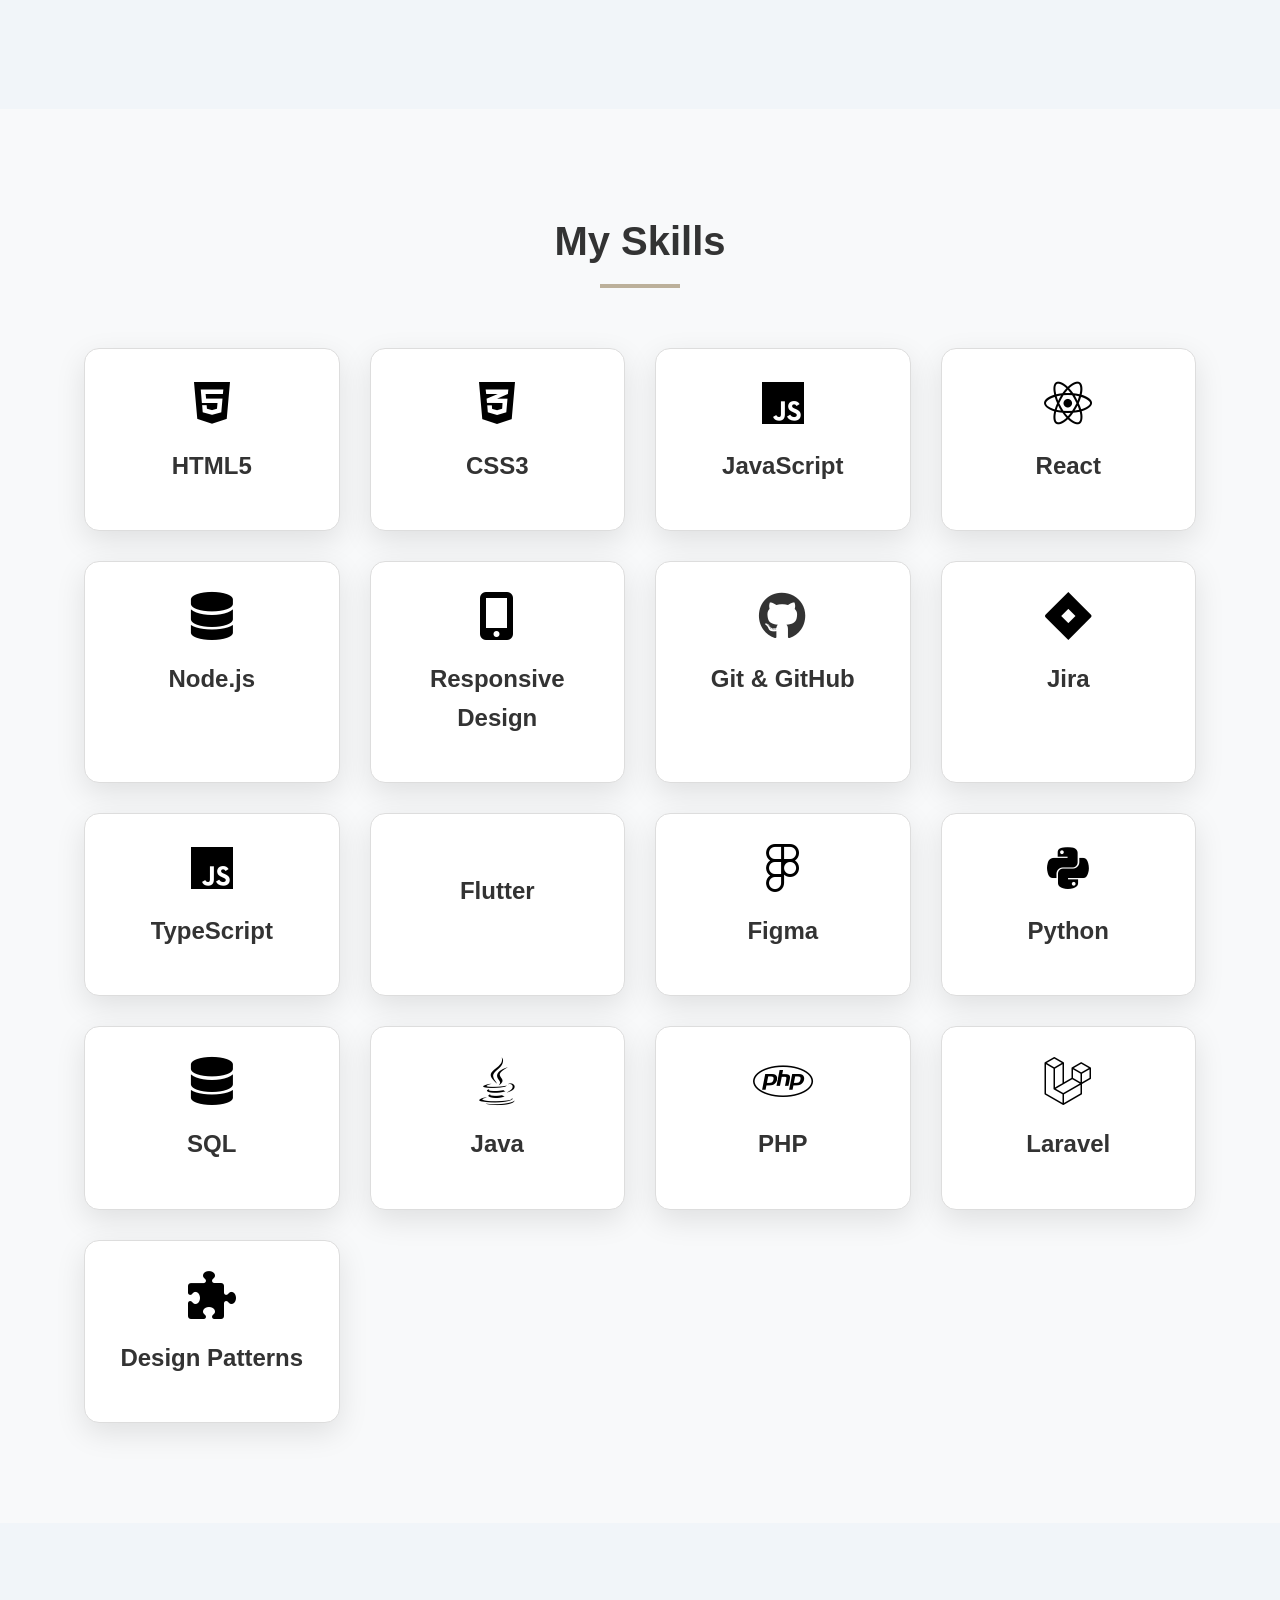
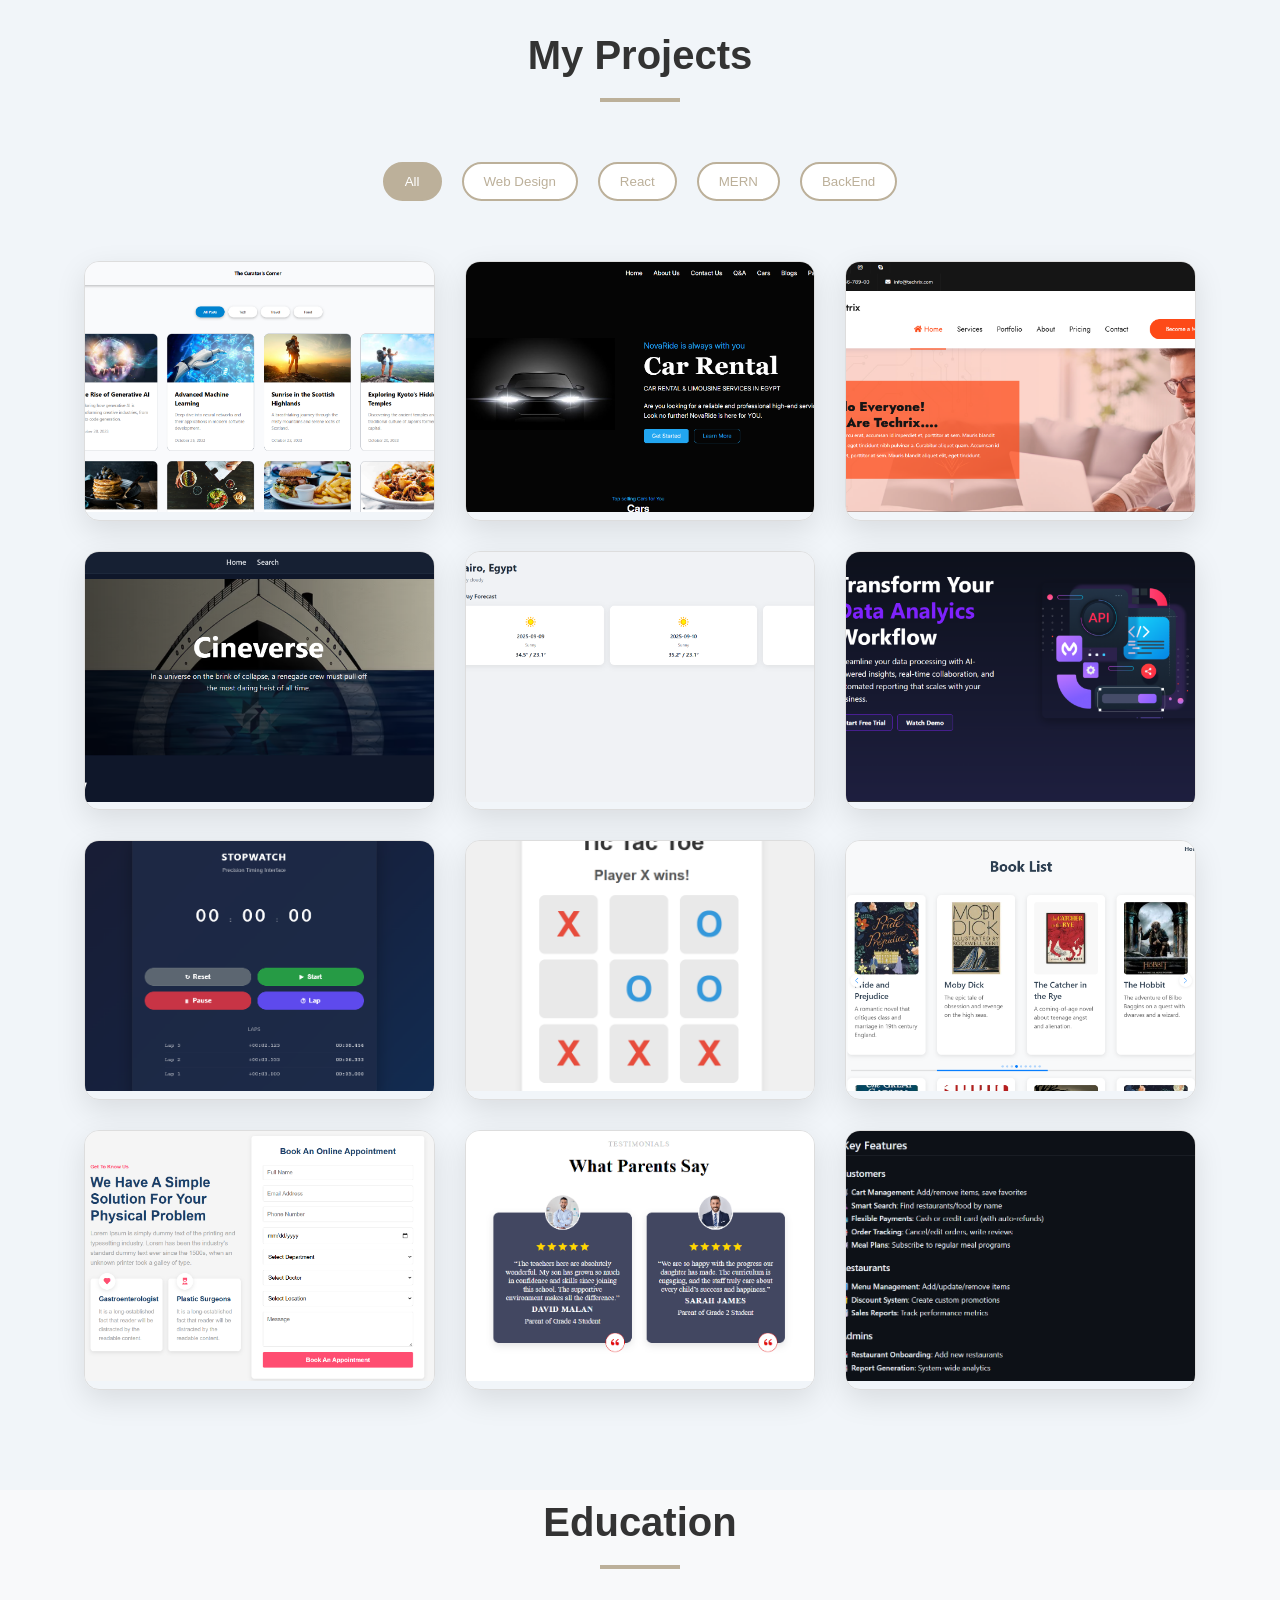
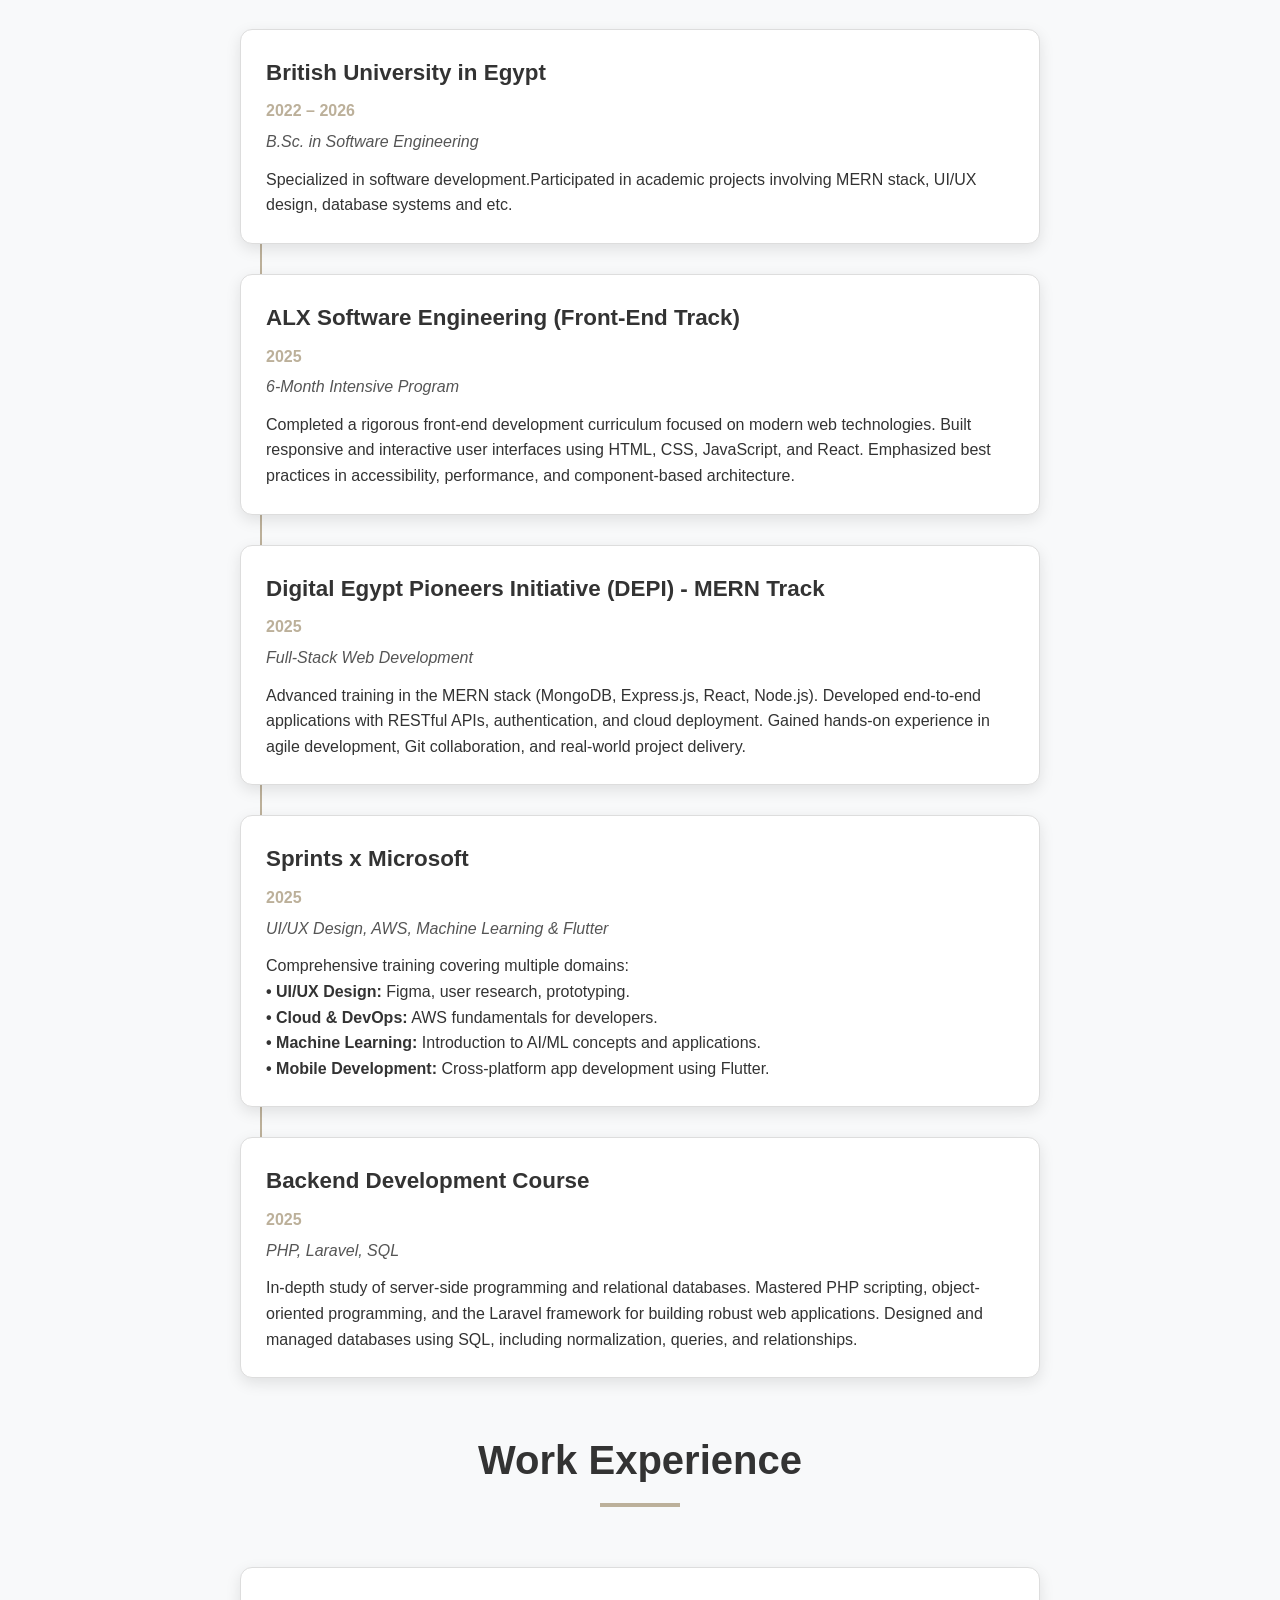
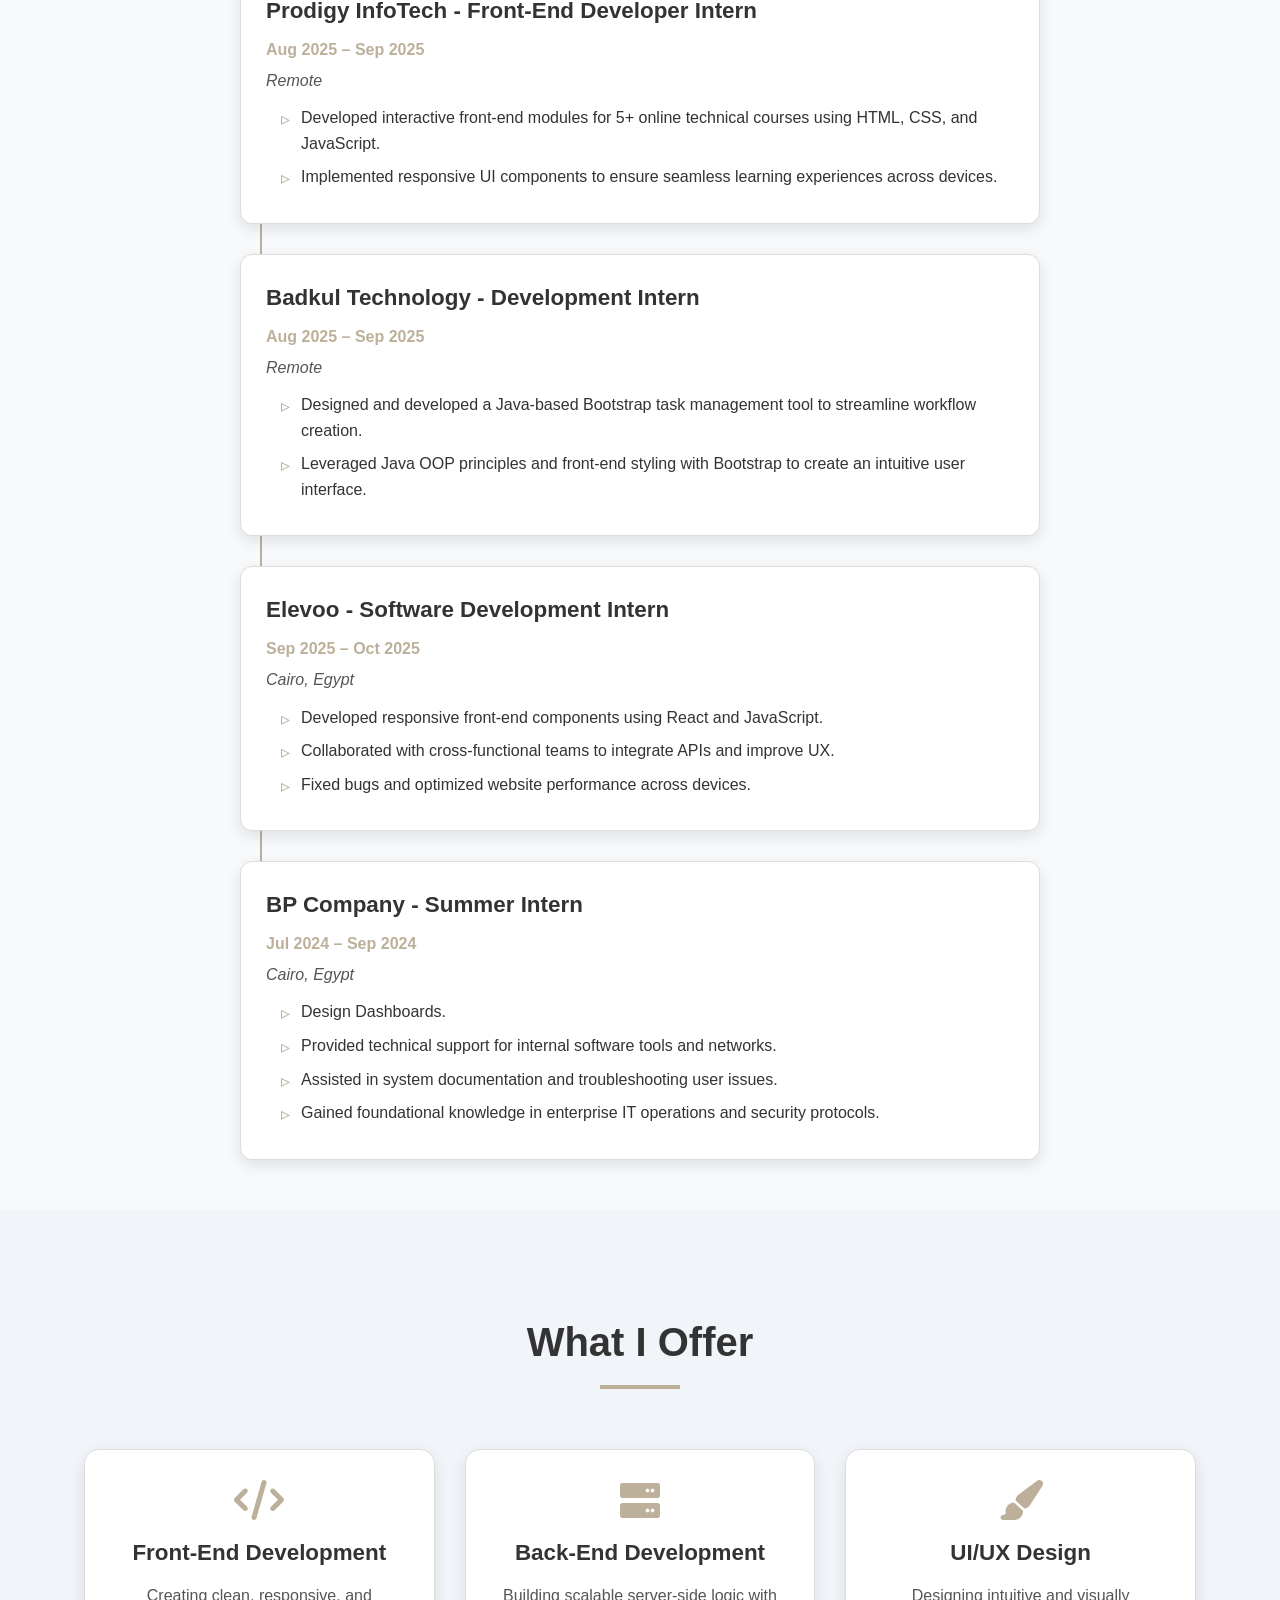
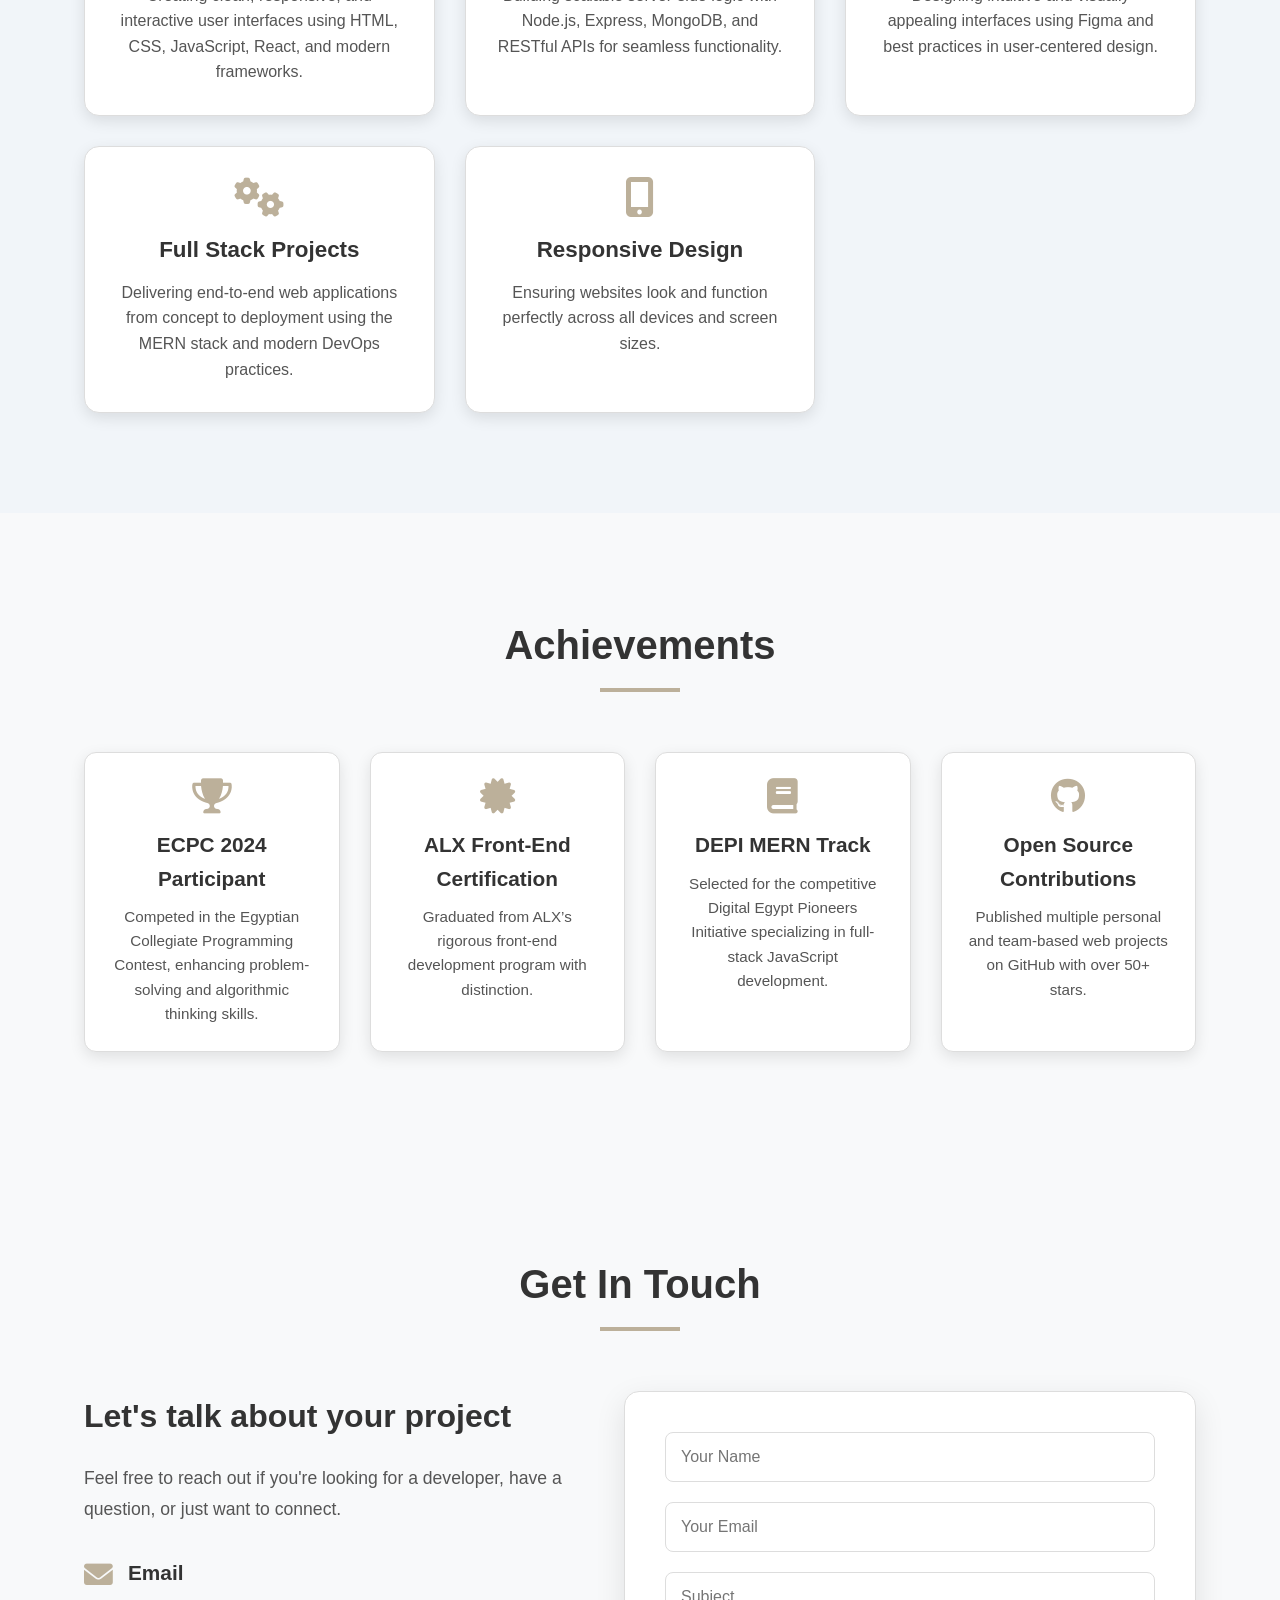
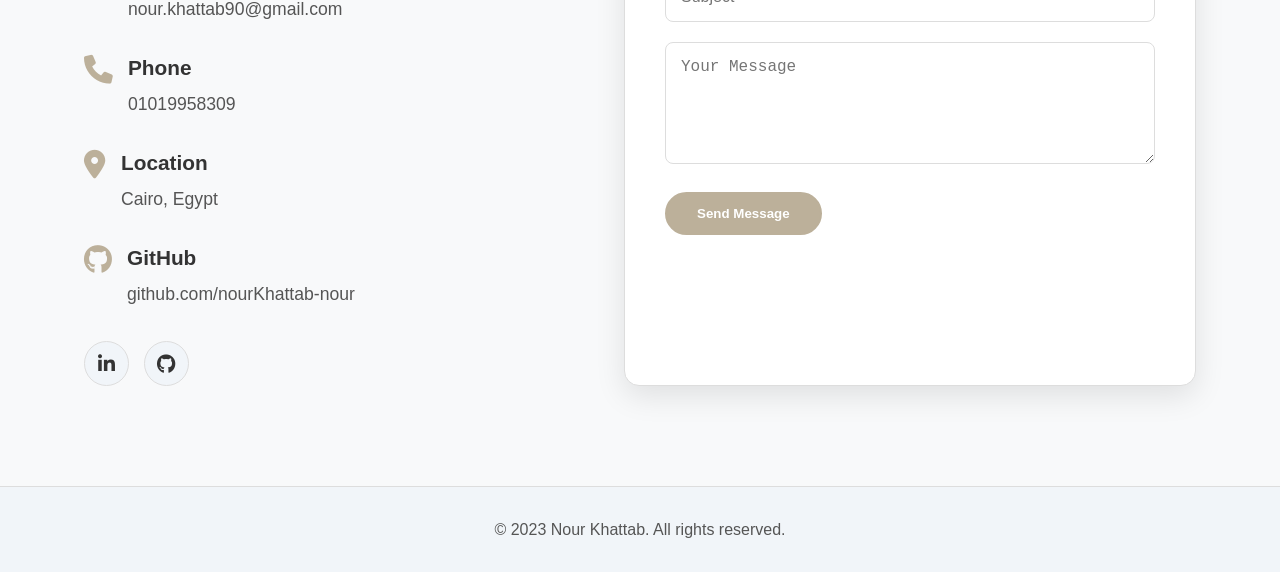
==== commit 6585f14e: "Add sections" ====
--- a/index.html
+++ b/index.html
@@ -23,13 +23,19 @@
           <div class="logo">
             <h2>Nour Khattab</h2>
           </div>
-          <ul class="nav-links">
-            <li><a href="#home">Home</a></li>
-            <li><a href="#about">About</a></li>
-            <li><a href="#skills">Skills</a></li>
-            <li><a href="#projects">Projects</a></li>
-            <li><a href="#contact">Contact</a></li>
-          </ul>
+         <ul class="nav-links">
+  <li><a href="#home">Home</a></li>
+  <li><a href="#about">About</a></li>
+    <li><a href="#skills">Skills</a></li>
+      <li><a href="#projects">Projects</a></li>
+  <li><a href="#education">Education</a></li>
+  <li><a href="#work-experience">Experience</a></li>
+  <li><a href="#services">Services</a></li>
+
+  <li><a href="#achievements">Achievements</a></li>
+
+  <li><a href="#contact">Contact</a></li>
+</ul>
           <div class="burger">
             <div class="line1"></div>
             <div class="line2"></div>
@@ -55,7 +61,7 @@
           </div>
         </div>
         <div class="hero-image">
-          <img src="/assets/profileImage.jpg" alt="Profile Image" />
+          <img src="./assets/profileImage.jpg" alt="Profile Image" />
         </div>
       </div>
     </section>
@@ -195,7 +201,7 @@
         </div>
         <div class="projects-grid">
           <div class="project-item" data-category="react">
-            <img src="/assets/The Curator's Corner website.png" alt="Project 1" />
+            <img src="./assets/The Curator's Corner website.png" alt="Project 1" />
             <div class="project-overlay">
               <h3>The Curator's Corner website</h3>
               <p>HTML, CSS, JavaScript, React and Nodejs</p>
@@ -210,7 +216,7 @@
             </div>
           </div>
            <div class="project-item" data-category="mern">
-            <img src="/assets/Car rental website.png" alt="Project 1" />
+            <img src="./assets/Car rental website.png" alt="Project 1" />
             <div class="project-overlay">
               <h3>Car rental website</h3>
               <p>HTML, CSS, JavaScript, React and Nodejs</p>
@@ -225,7 +231,7 @@
             </div>
           </div>
           <div class="project-item" data-category="web">
-            <img src="/assets/It solutions website.png" alt="Project 1" />
+            <img src="./assets/It solutions website.png" alt="Project 1" />
             <div class="project-overlay">
               <h3>Techrix | it solution website</h3>
               <p>HTML, CSS, JavaScript, Bootstrap</p>
@@ -240,7 +246,7 @@
             </div>
           </div>
           <div class="project-item" data-category="web">
-            <img src="/assets/Cinema Website.png" alt="Project 2" />
+            <img src="./assets/Cinema Website.png" alt="Project 2" />
             <div class="project-overlay">
               <h3>Cinema Database Website</h3>
               <p>React, JavaScript,HTML, CSS, API</p>
@@ -255,7 +261,7 @@
             </div>
           </div>
           <div class="project-item" data-category="react">
-            <img src="/assets/Weather Website.png" alt="Project 3" />
+            <img src="./assets/Weather Website.png" alt="Project 3" />
             <div class="project-overlay">
               <h3>Weather Website</h3>
               <p>React, HTML, CSS, JavaScript, API</p>
@@ -270,7 +276,7 @@
             </div>
           </div>
           <div class="project-item" data-category="web">
-            <img src="/assets/TaskFlowImage Website.png" alt="Project 4" />
+            <img src="./assets/TaskFlowImage Website.png" alt="Project 4" />
             <div class="project-overlay">
               <h3>Tech Website</h3>
               <p>HTML, CSS, JavaScript</p>
@@ -285,7 +291,7 @@
             </div>
           </div>
           <div class="project-item" data-category="web">
-            <img src="/assets/StopWatch.png" alt="Project 5" />
+            <img src="./assets/StopWatch.png" alt="Project 5" />
             <div class="project-overlay">
               <h3>Stop Watch</h3>
               <p>HTML, CSS, JavaScript</p>
@@ -300,7 +306,7 @@
             </div>
           </div>
           <div class="project-item" data-category="web">
-            <img src="/assets/XO.png" alt="Project 6" />
+            <img src="./assets/XO.png" alt="Project 6" />
             <div class="project-overlay">
               <h3>XO Game</h3>
               <p>HTML, CSS, JavaScript</p>
@@ -315,7 +321,7 @@
             </div>
           </div>
           <div class="project-item" data-category="react">
-            <img src="/assets/Mini Book Store.png" alt="Project 6" />
+            <img src="./assets/Mini Book Store.png" alt="Project 6" />
             <div class="project-overlay">
               <h3>Mini Book Website</h3>
               <p>HTML, CSS, JavaScript, React,Swipe.js</p>
@@ -330,7 +336,7 @@
             </div>
           </div>
           <div class="project-item" data-category="web">
-            <img src="/assets/Contact Us.png" alt="Project 6" />
+            <img src="./assets/Contact Us.png" alt="Project 6" />
             <div class="project-overlay">
               <h3>Contact Us Page</h3>
               <p>HTML, CSS, JavaScript</p>
@@ -345,7 +351,7 @@
             </div>
           </div>
            <div class="project-item" data-category="web">
-            <img src="/assets/testimonials-section.png" alt="Project 6" />
+            <img src="./assets/testimonials-section.png" alt="Project 6" />
             <div class="project-overlay">
               <h3>testimonials-section</h3>
               <p>HTML, CSS</p>
@@ -360,7 +366,7 @@
             </div>
           </div>
           <div class="project-item" data-category="backend">
-            <img src="/assets/backend.png" alt="Project 6" />
+            <img src="./assets/backend.png" alt="Project 6" />
             <div class="project-overlay">
               <h3>testimonials-section</h3>
               <p>HTML, CSS</p>
@@ -374,6 +380,209 @@
         </div>
       </div>
     </section>
+
+    <!-- Education Section -->
+<!-- Education Section -->
+<section id="education" class="education">
+  <div class="container">
+    <h2 class="section-title">Education</h2>
+    <div class="timeline">
+      <!-- University Degree -->
+      <div class="timeline-item">
+        <h3>British University in Egypt</h3>
+        <p class="timeline-date">2022 – 2026</p>
+        <p class="timeline-subtitle">B.Sc. in Software Engineering</p>
+        <p>
+          Specialized in software development.Participated in academic projects involving MERN stack, UI/UX design, database systems and etc.
+        </p>
+      </div>
+
+      <!-- ALX Front-End Program -->
+      <div class="timeline-item">
+        <h3>ALX Software Engineering (Front-End Track)</h3>
+        <p class="timeline-date">2025</p>
+        <p class="timeline-subtitle">6-Month Intensive Program</p>
+        <p>
+          Completed a rigorous front-end development curriculum focused on modern web technologies.
+          Built responsive and interactive user interfaces using HTML, CSS, JavaScript, and React.
+          Emphasized best practices in accessibility, performance, and component-based architecture.
+        </p>
+      </div>
+
+      <!-- DEPI MERN Stack Program -->
+      <div class="timeline-item">
+        <h3>Digital Egypt Pioneers Initiative (DEPI) - MERN Track</h3>
+        <p class="timeline-date">2025</p>
+        <p class="timeline-subtitle">Full-Stack Web Development</p>
+        <p>
+          Advanced training in the MERN stack (MongoDB, Express.js, React, Node.js).
+          Developed end-to-end applications with RESTful APIs, authentication, and cloud deployment.
+          Gained hands-on experience in agile development, Git collaboration, and real-world project delivery.
+        </p>
+      </div>
+
+      <!-- Sprints x Microsoft (UI/UX & More) -->
+      <div class="timeline-item">
+        <h3>Sprints x Microsoft</h3>
+        <p class="timeline-date">2025</p>
+        <p class="timeline-subtitle">UI/UX Design, AWS, Machine Learning & Flutter</p>
+        <p>
+          Comprehensive training covering multiple domains:
+          <br><strong>• UI/UX Design:</strong> Figma, user research, prototyping.
+          <br><strong>• Cloud & DevOps:</strong> AWS fundamentals for developers.
+          <br><strong>• Machine Learning:</strong> Introduction to AI/ML concepts and applications.
+          <br><strong>• Mobile Development:</strong> Cross-platform app development using Flutter.
+        </p>
+      </div>
+
+      <!-- Backend Course -->
+      <div class="timeline-item">
+        <h3>Backend Development Course</h3>
+        <p class="timeline-date">2025</p>
+        <p class="timeline-subtitle">PHP, Laravel, SQL</p>
+        <p>
+          In-depth study of server-side programming and relational databases.
+          Mastered PHP scripting, object-oriented programming, and the Laravel framework for building robust web applications.
+          Designed and managed databases using SQL, including normalization, queries, and relationships.
+        </p>
+      </div>
+    </div>
+  </div>
+</section>
+
+<!-- Work Experience Section -->
+<!-- Work Experience Section -->
+<section id="work-experience" class="work-experience">
+  <div class="container">
+    <h2 class="section-title">Work Experience</h2>
+    <div class="timeline">
+      <!-- Prodigy InfoTech -->
+      <div class="timeline-item">
+        <h3>Prodigy InfoTech - Front-End Developer Intern</h3>
+        <p class="timeline-date">Aug 2025 – Sep 2025</p>
+        <p class="timeline-subtitle">Remote</p>
+        <ul class="timeline-list">
+          <li>Developed interactive front-end modules for 5+ online technical courses using HTML, CSS, and JavaScript.</li>
+          <li>Implemented responsive UI components to ensure seamless learning experiences across devices.</li>
+        </ul>
+      </div>
+
+      <!-- Badkul Technology -->
+      <div class="timeline-item">
+        <h3>Badkul Technology - Development Intern</h3>
+        <p class="timeline-date">Aug 2025 – Sep 2025</p>
+        <p class="timeline-subtitle">Remote</p>
+        <ul class="timeline-list">
+          <li>Designed and developed a Java-based Bootstrap task management tool to streamline workflow creation.</li>
+          <li>Leveraged Java OOP principles and front-end styling with Bootstrap to create an intuitive user interface.</li>
+        </ul>
+      </div>
+
+      <!-- Elevoo -->
+      <div class="timeline-item">
+        <h3>Elevoo - Software Development Intern</h3>
+        <p class="timeline-date">Sep 2025 – Oct 2025</p>
+        <p class="timeline-subtitle">Cairo, Egypt</p>
+        <ul class="timeline-list">
+          <li>Developed responsive front-end components using React and JavaScript.</li>
+          <li>Collaborated with cross-functional teams to integrate APIs and improve UX.</li>
+          <li>Fixed bugs and optimized website performance across devices.</li>
+        </ul>
+      </div>
+
+      <!-- BP Company -->
+      <div class="timeline-item">
+        <h3>BP Company - Summer Intern</h3>
+        <p class="timeline-date">Jul 2024 – Sep 2024</p>
+        <p class="timeline-subtitle">Cairo, Egypt</p>
+        <ul class="timeline-list">
+          <li>Design Dashboards.</li>
+          <li>Provided technical support for internal software tools and networks.</li>
+          <li>Assisted in system documentation and troubleshooting user issues.</li>
+          <li>Gained foundational knowledge in enterprise IT operations and security protocols.</li>
+        </ul>
+      </div>
+    </div>
+  </div>
+</section>
+
+<!-- Offered Services Section -->
+<section id="services" class="services">
+  <div class="container">
+    <h2 class="section-title">What I Offer</h2>
+    <div class="services-grid">
+      <div class="service-card">
+        <i class="fas fa-code"></i>
+        <h3>Front-End Development</h3>
+        <p>
+          Creating clean, responsive, and interactive user interfaces using HTML, CSS, JavaScript,
+          React, and modern frameworks.
+        </p>
+      </div>
+      <div class="service-card">
+        <i class="fas fa-server"></i>
+        <h3>Back-End Development</h3>
+        <p>
+          Building scalable server-side logic with Node.js, Express, MongoDB, and RESTful APIs
+          for seamless functionality.
+        </p>
+      </div>
+      <div class="service-card">
+        <i class="fas fa-paint-brush"></i>
+        <h3>UI/UX Design</h3>
+        <p>
+          Designing intuitive and visually appealing interfaces using Figma and best practices
+          in user-centered design.
+        </p>
+      </div>
+      <div class="service-card">
+        <i class="fas fa-cogs"></i>
+        <h3>Full Stack Projects</h3>
+        <p>
+          Delivering end-to-end web applications from concept to deployment using the MERN stack
+          and modern DevOps practices.
+        </p>
+      </div>
+      <div class="service-card">
+        <i class="fas fa-mobile-alt"></i>
+        <h3>Responsive Design</h3>
+        <p>
+          Ensuring websites look and function perfectly across all devices and screen sizes.
+        </p>
+      </div>
+    </div>
+  </div>
+</section>
+
+<!-- Achievements Section -->
+<section id="achievements" class="achievements">
+  <div class="container">
+    <h2 class="section-title">Achievements</h2>
+    <div class="achievements-grid">
+      <div class="achievement-item">
+        <i class="fas fa-trophy"></i>
+        <h3>ECPC 2024 Participant</h3>
+        <p>Competed in the Egyptian Collegiate Programming Contest, enhancing problem-solving and algorithmic thinking skills.</p>
+      </div>
+      <div class="achievement-item">
+        <i class="fas fa-certificate"></i>
+        <h3>ALX Front-End Certification</h3>
+        <p>Graduated from ALX’s rigorous front-end development program with distinction.</p>
+      </div>
+      <div class="achievement-item">
+        <i class="fas fa-book"></i>
+        <h3>DEPI MERN Track</h3>
+        <p>Selected for the competitive Digital Egypt Pioneers Initiative specializing in full-stack JavaScript development.</p>
+      </div>
+      <div class="achievement-item">
+        <i class="fab fa-github"></i>
+        <h3>Open Source Contributions</h3>
+        <p>Published multiple personal and team-based web projects on GitHub with over 50+ stars.</p>
+      </div>
+    </div>
+  </div>
+</section>
+
 
     <!-- Contact Section -->
     <!-- Contact Section -->
@@ -429,26 +638,25 @@
 
       <!-- Contact Form (Formspree Integrated) -->
       <div class="contact-form">
-        <form id="contactForm" action="https://formspree.io/f/xeoldnzl" method="POST">
-          <div class="form-group">
-            <input type="text" name="name" placeholder="Your Name" required />
-          </div>
-          <div class="form-group">
-            <input type="email" name="email" placeholder="Your Email" required />
-          </div>
-          <div class="form-group">
-            <input type="text" name="subject" placeholder="Subject" required />
-          </div>
-          <div class="form-group">
-            <textarea name="message" rows="5" placeholder="Your Message" required></textarea>
-          </div>
-          <button type="submit" class="btn-primary">Send Message</button>
-        </form>
-
-        <!-- Success message -->
-        <p id="formStatus" style="margin-top:15px; color:green; display:none;">
-          ✅ Message Sent Successfully!
-        </p>
+       <form id="contactForm" action="https://formspree.io/f/xeoldnzl" method="POST">
+  <div class="form-group">
+    <input type="text" name="name" placeholder="Your Name" required />
+  </div>
+  <div class="form-group">
+    <input type="email" name="email" placeholder="Your Email" required />
+  </div>
+  <div class="form-group">
+    <input type="text" name="subject" placeholder="Subject" required />
+  </div>
+  <div class="form-group">
+    <textarea name="message" rows="5" placeholder="Your Message" required></textarea>
+  </div>
+  <button type="submit" class="btn-primary">Send Message</button>
+</form>
+
+<p id="formStatus" style="margin-top:15px; color:green; display:none;">
+  ✅ Message Sent Successfully!
+</p>
       </div>
 
     </div>
--- a/styles.css
+++ b/styles.css
@@ -444,11 +444,11 @@
   color: black;
 }
 
-.skill-card .fab{
-color: black;
-}
-.skill-card .fas{
-color: black;
+.skill-card .fab {
+  color: black;
+}
+.skill-card .fas {
+  color: black;
 }
 /* Progress bars for all skills */
 .progress-bar {
@@ -583,6 +583,252 @@
   margin-right: 5px;
 }
 
+/* === Education & Work Experience Timeline === */
+.timeline {
+  position: relative;
+  max-width: 800px;
+  margin: 50px auto;
+}
+
+.timeline::before {
+  content: '';
+  position: absolute;
+  left: 20px;
+  top: 0;
+  bottom: 0;
+  width: 2px;
+  background-color: var(--primary-color);
+}
+
+.timeline-item {
+  background-color: var(--card-bg);
+  padding: 25px;
+  border-radius: 12px;
+  box-shadow: var(--shadow-sm);
+  margin-bottom: 30px;
+  position: relative;
+  border: 1px solid var(--border-color);
+  transition: transform 0.3s ease;
+}
+
+.timeline-item:hover {
+  transform: translateY(-5px);
+}
+
+.timeline-item h3 {
+  color: var(--text-color);
+  font-size: 1.4rem;
+  margin-bottom: 8px;
+}
+
+.timeline-date {
+  color: var(--primary-color);
+  font-weight: 600;
+  font-size: 1rem;
+  margin-bottom: 5px;
+}
+
+.timeline-subtitle {
+  color: var(--text-secondary);
+  font-style: italic;
+  margin-bottom: 12px;
+}
+
+.timeline-list {
+  list-style: none;
+  padding-left: 15px;
+}
+
+.timeline-list li {
+  margin-bottom: 8px;
+  position: relative;
+  padding-left: 20px;
+}
+
+.timeline-list li::before {
+  content: '▹';
+  color: var(--primary-color);
+  position: absolute;
+  left: 0;
+  font-size: 1.1rem;
+}
+
+/* Only show timeline line on large screens */
+@media (max-width: 768px) {
+  .timeline::before {
+    display: none;
+  }
+
+  .timeline-item {
+    margin-left: 0 !important;
+  }
+}
+
+/* === Services Section === */
+.services {
+  padding: 100px 0;
+  background-color: var(--section-bg);
+}
+
+.services-grid {
+  display: grid;
+  grid-template-columns: repeat(auto-fill, minmax(280px, 1fr));
+  gap: 30px;
+  margin-top: 50px;
+}
+
+.service-card {
+  background-color: var(--card-bg);
+  padding: 30px;
+  border-radius: 15px;
+  text-align: center;
+  box-shadow: var(--shadow-sm);
+  border: 1px solid var(--border-color);
+  transition: all 0.3s ease;
+}
+
+.service-card:hover {
+  transform: translateY(-10px);
+  box-shadow: var(--shadow);
+}
+
+.service-card i {
+  font-size: 2.5rem;
+  color: var(--primary-color);
+  margin-bottom: 15px;
+}
+
+.service-card h3 {
+  font-size: 1.4rem;
+  margin-bottom: 12px;
+  color: var(--text-color);
+}
+
+.service-card p {
+  color: var(--text-secondary);
+  line-height: 1.6;
+}
+
+/* === Achievements Section === */
+.achievements {
+  padding: 100px 0;
+}
+
+.achievements-grid {
+  display: grid;
+  grid-template-columns: repeat(auto-fill, minmax(250px, 1fr));
+  gap: 30px;
+  margin-top: 50px;
+}
+
+.achievement-item {
+  background-color: var(--card-bg);
+  padding: 25px;
+  border-radius: 12px;
+  text-align: center;
+  box-shadow: var(--shadow-sm);
+  border: 1px solid var(--border-color);
+}
+
+.achievement-item i {
+  font-size: 2.2rem;
+  color: var(--primary-color);
+  margin-bottom: 15px;
+}
+
+.achievement-item h3 {
+  font-size: 1.3rem;
+  margin-bottom: 10px;
+  color: var(--text-color);
+}
+
+.achievement-item p {
+  color: var(--text-secondary);
+  font-size: 0.95rem;
+  line-height: 1.6;
+}
+
+/* === Testimonials Section === */
+.testimonials {
+  padding: 100px 0;
+  background-color: var(--section-bg);
+}
+
+.testimonials-grid {
+  display: grid;
+  grid-template-columns: repeat(auto-fill, minmax(300px, 1fr));
+  gap: 30px;
+  margin-top: 50px;
+}
+
+.testimonial-card {
+  background-color: var(--card-bg);
+  padding: 30px;
+  border-radius: 15px;
+  box-shadow: var(--shadow-sm);
+  border: 1px solid var(--border-color);
+  transition: all 0.3s ease;
+}
+
+.testimonial-card:hover {
+  transform: translateY(-10px);
+}
+
+.testimonial-quote {
+  position: relative;
+  margin-bottom: 20px;
+}
+
+.testimonial-quote i {
+  color: var(--primary-color);
+  font-size: 1.5rem;
+  margin-bottom: 10px;
+}
+
+.testimonial-quote p {
+  color: var(--text-secondary);
+  line-height: 1.7;
+  font-style: italic;
+}
+
+.testimonial-author {
+  display: flex;
+  align-items: center;
+}
+
+.testimonial-author img {
+  width: 50px;
+  height: 50px;
+  border-radius: 50%;
+  object-fit: cover;
+  margin-right: 15px;
+  border: 2px solid var(--primary-color);
+}
+
+.testimonial-author h4 {
+  font-size: 1.1rem;
+  color: var(--text-color);
+  margin-bottom: 5px;
+}
+
+.testimonial-author p {
+  color: var(--primary-color);
+  font-size: 0.9rem;
+  margin: 0;
+}
+
+/* Responsive Adjustments */
+@media (max-width: 768px) {
+  .timeline::before {
+    display: none;
+  }
+
+  .services-grid,
+  .achievements-grid,
+  .testimonials-grid {
+    grid-template-columns: 1fr;
+  }
+}
 /* Contact Section */
 .contact {
   padding: 100px 0;
@@ -856,6 +1102,10 @@
     height: 40px;
     font-size: 1rem;
   }
+
+
+
+
 }
 
 @media (max-width: 576px) {
@@ -879,4 +1129,60 @@
   .filter-btn {
     margin: 5px 0;
   }
-}+}
+
+/* iPhone 12 Pro specific adjustments */
+@media only screen and (max-width: 390px) and (max-height: 844px) and (-webkit-device-pixel-ratio: 3) {
+  .hero {
+    flex-direction: column;
+    padding-top: 120px;
+  }
+  
+  .container-hero {
+    flex-direction: column;
+  }
+  
+  .hero-content {
+    order: 1;
+    text-align: center;
+    margin-top: 20px;
+    margin-bottom: 40px;
+  }
+  
+  .hero-image {
+    order: 2;
+    margin-top: 0;
+  }
+  
+  .cta-buttons {
+    flex-direction: column;
+    align-items: center;
+  }
+  
+  .btn-secondary {
+    margin-left: 0;
+    margin-top: 15px;
+  }
+}
+
+/* For slightly wider mobile screens that might still need this adjustment */
+@media (max-width: 400px) {
+  .hero {
+    flex-direction: column;
+  }
+  
+  .container-hero {
+    flex-direction: column;
+  }
+  
+  .hero-content {
+    order: 1;
+    text-align: center;
+    margin-top: 20px;
+    margin-bottom: 40px;
+  }
+  
+  .hero-image {
+    order: 2;
+  }
+}
